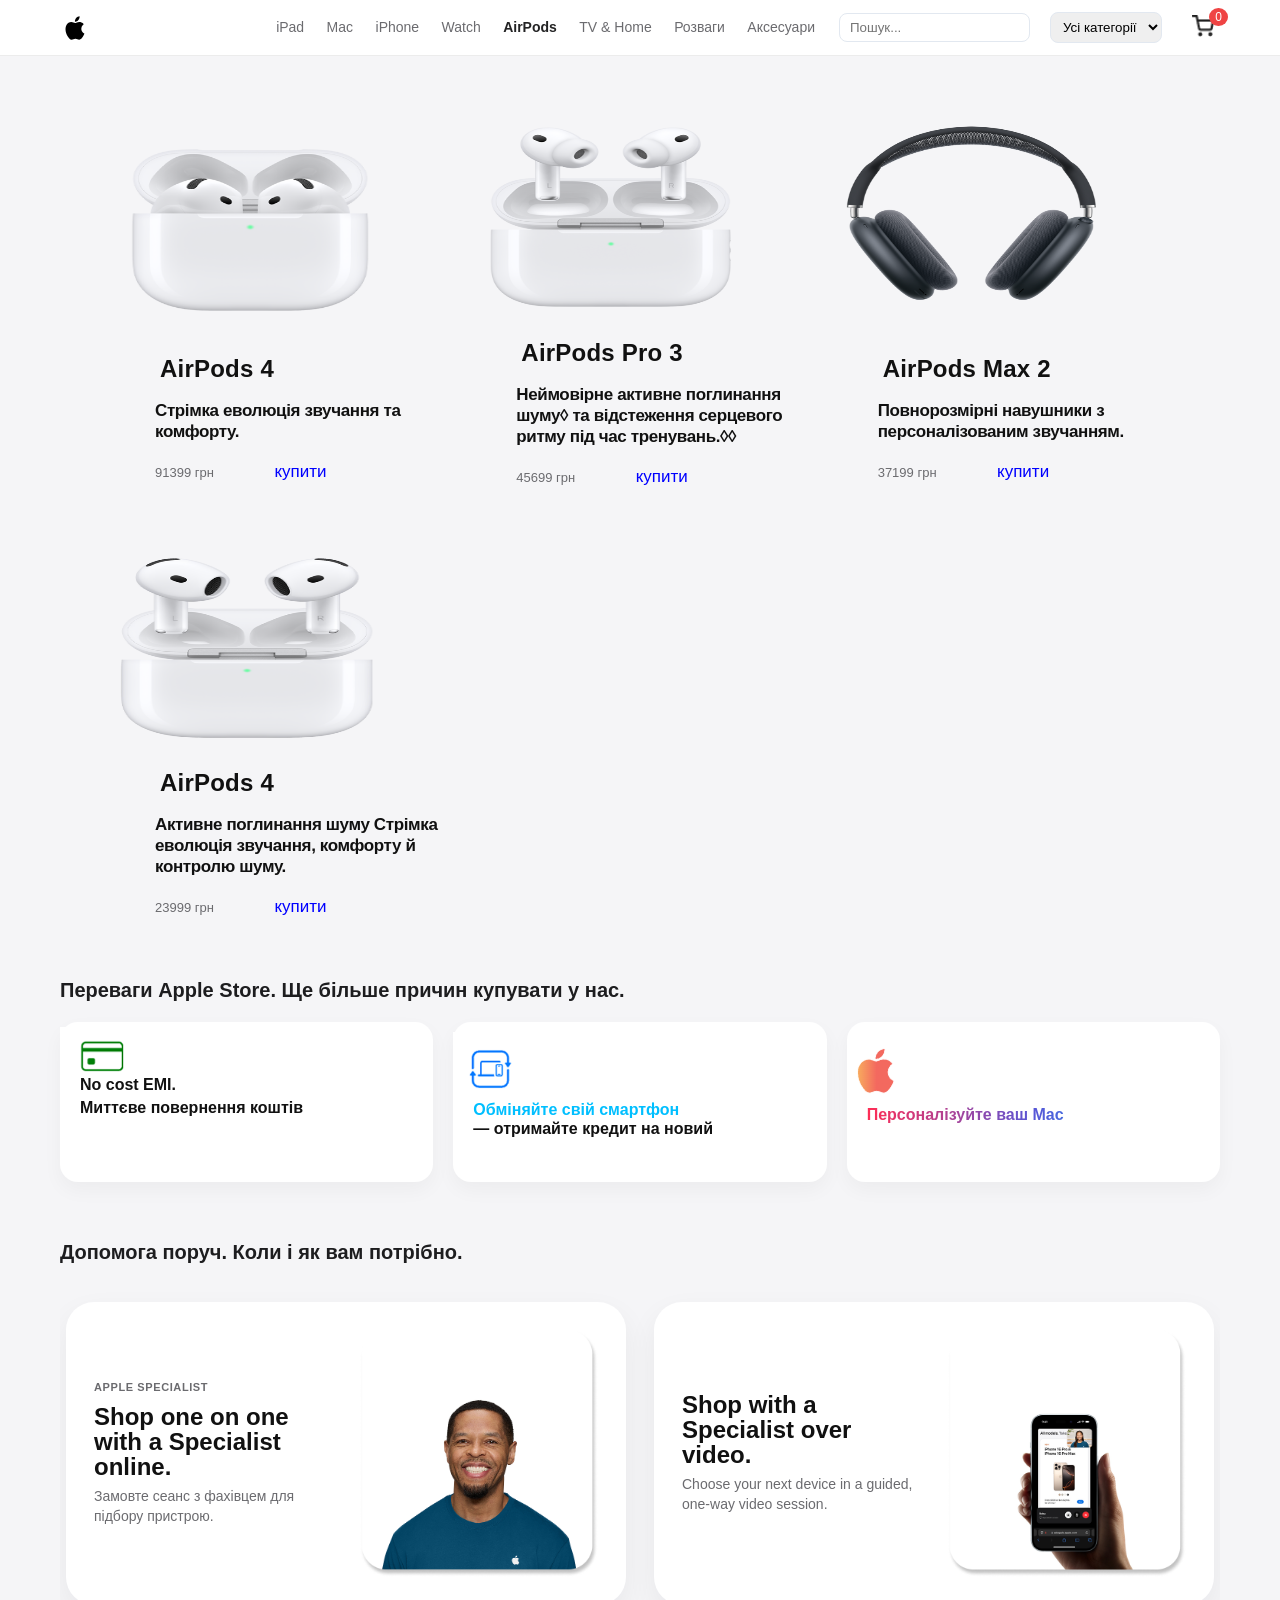
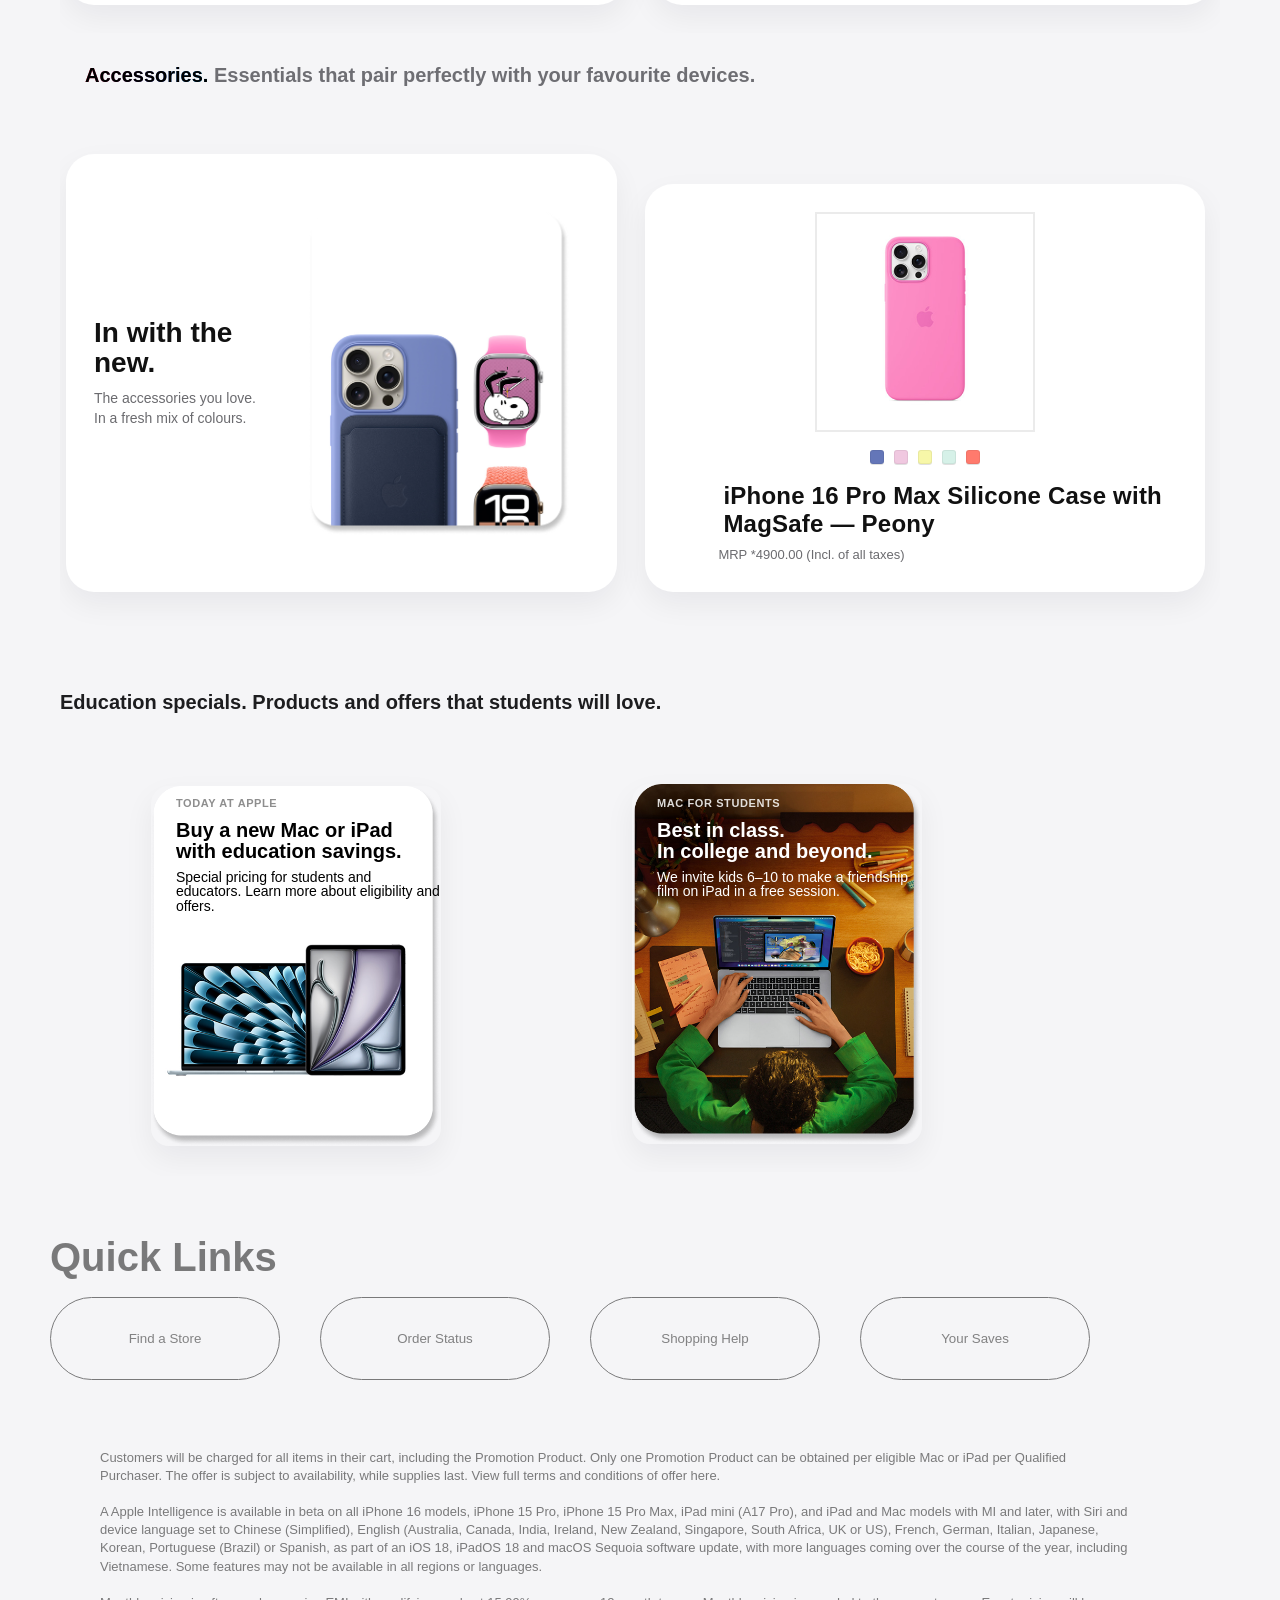
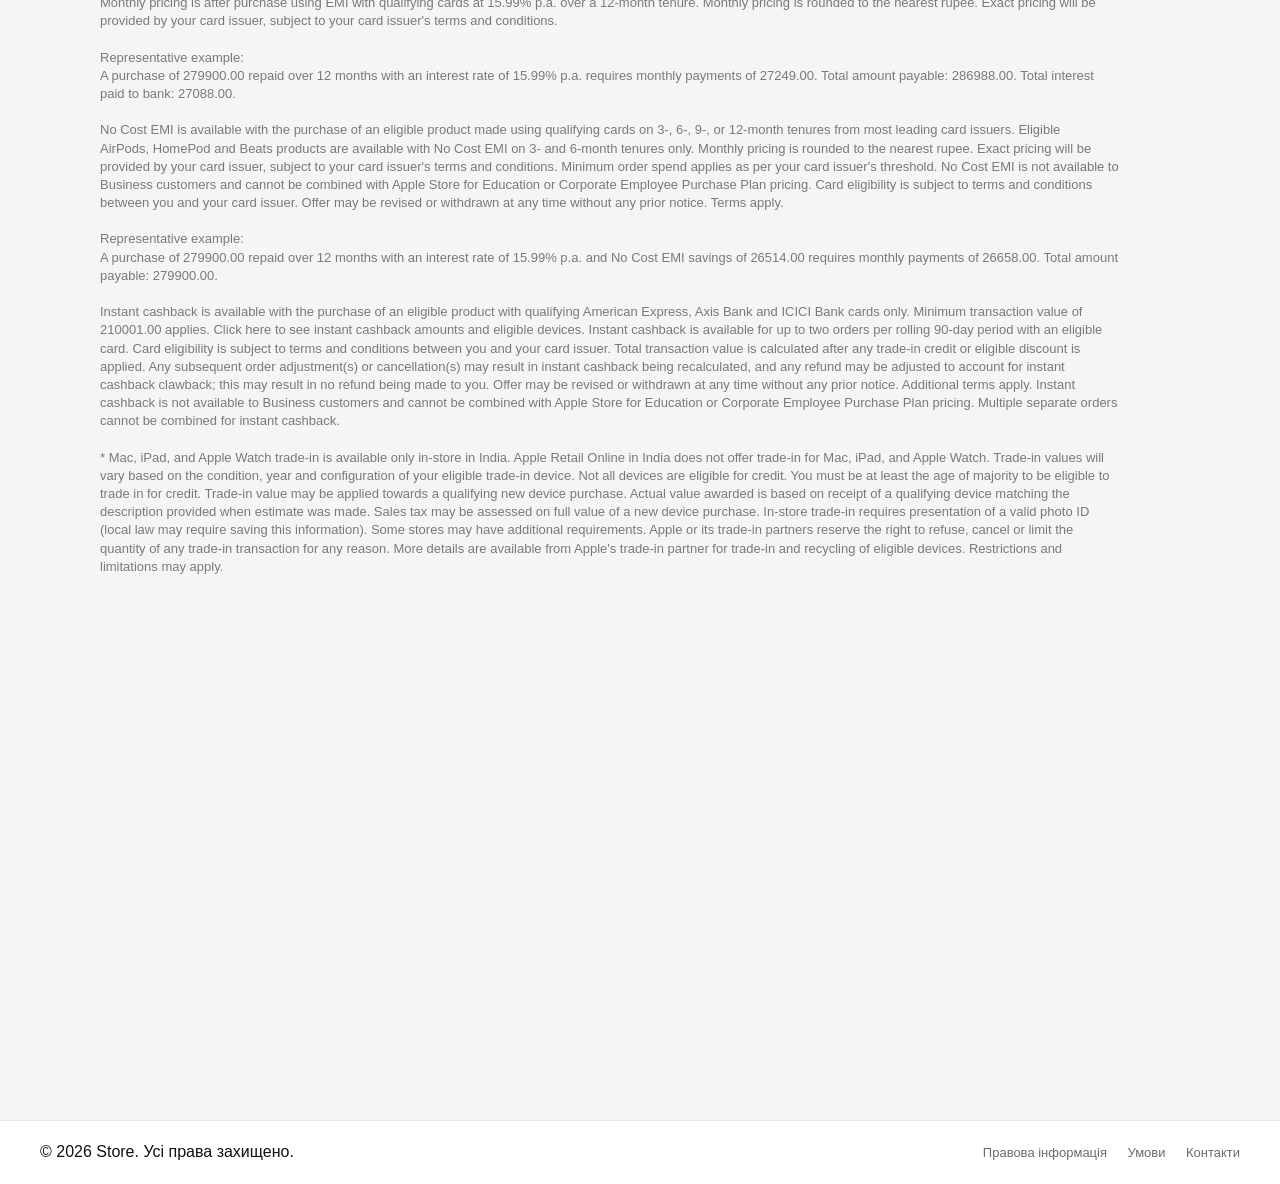
==== airpods.html @ aba1e3a5 "пайдет" ====
<!doctype html>
<html lang="uk">
<head>
  <meta charset="utf-8" />
  <meta name="viewport" content="width=device-width,initial-scale=1" />
  <title>Store</title>
  <link rel="stylesheet" href="style.css" />
</head>
<body>
  <header class="site-header">
    <div class="container header-row" style="display:flex;align-items:center;justify-content:space-between;gap:12px;padding:12px 20px;">
      <!-- Логотип — коректне вкладення -->
      <a class="logo" href="index.html" aria-label="Store home">
        <img src="apple-logo-svgrepo-com.svg" alt="Store logo" style="height:28px;display:block;">
      </a>

      <!-- Навігація + пошук + кошик -->
      <div style="display:flex;align-items:center;gap:12px;">
        <nav class="top-nav" aria-label="Головна навігація">
          <a href="ipad.html">iPad</a>
          <a href="mac.html">Mac</a>
          <a href="iphone.html">iPhone</a>
          <a href="Watch.html"  >Watch</a>
          <a href="#" style="color: #232324; font-weight: bold;" >AirPods</a>
          <a href="#">TV &amp; Home</a>
          <a href="#">Розваги</a>
          <a href="#">Аксесуари</a>
        </nav>

        <!-- Пошук і фільтр (скрипт чекає ці id) -->
        <input id="search-input" type="search" placeholder="Пошук..." style="margin-left:12px;padding:6px 10px;border-radius:8px;border:1px solid #e2e8f0;">
        <select id="category-filter" style="padding:6px 8px;border-radius:8px;border:1px solid #e2e8f0;margin-left:8px;">
          <option value="all">Усі категорії</option>
          <option value="Mac">Mac</option>
          <option value="iPad">iPad</option>
          <option value="iPhone">iPhone</option>
        </select>

        <!-- Кнопка кошика з лічильником -->
        <button id="cart-btn" aria-haspopup="dialog" aria-expanded="false" style="background:none;border:none;cursor:pointer;position:relative;margin-left:12px;">
          <img src="cart.png" alt="cart" style="height:22px;">
          <span id="cart-count" style="position:absolute;top:-6px;right:-8px;background:#ef4444;color:#fff;border-radius:50%;padding:2px 6px;font-size:12px;">0</span>
        </button>
      </div>
    </div>
  </header>

  <main>
    <!-- 1) Товари — ПЕРШІ: контейнер, в який рендерить JS -->
    <section class="container" style="max-width:1100px;margin:28px auto;padding:0 20px;">
      <div id="products-grid" class="products-grid" style="display:grid;grid-template-columns:repeat(auto-fill,minmax(260px,1fr));gap:24px;">
        <!-- JS вставляє картки сюди з products.json -->
      </div>
    </section>

    <!-- 2) Далі — ваші секції (Features, Help, Accessories, Education тощо) -->
    <!-- Features -->
    <section class="features container">
      <h2 class="section-title"><span class="bold">Переваги Apple Store.</span> Ще більше причин купувати у нас.</h2>
      <div class="feature-grid">
        <div class="feature-card">
          <div class="feature-kicker"><img src="image 2.png" class="feature-img"> </div>
          <h4>No cost EMI. <br>
            Миттєве повернення коштів</h4>
        </div>
        <div class="feature-card">
          <div class="feature-kicker"><img src="image 3.png" class="feature-img3"> </div>
          <h4 id="text">Обміняйте свій смартфон</h4>
          <h4> — отримайте кредит на новий </h4>
        </div>
        <div class="feature-card">
          <div class="feature-kicker"><img src="image 4.png"></div>
          <h4 class="rgb" id="macbook">Персоналізуйте ваш Mac</h4>
        </div>
      </div>
    </section>

    <!-- Help / info carousel -->
    <section class="help container">
      <h2 class="section-title"><span class="bold">Допомога поруч.</span> Коли і як вам потрібно.</h2>
      <div class="help-carousel" aria-label="Карусель допомоги">
        <article class="help-card">
          <div class="help-content">
            <div class="help-text">
              <div class="kicker">APPLE SPECIALIST</div>
              <h3 class="help-title">Shop one on one with a Specialist online.</h3>
              <p class="help-desc">Замовте сеанс з фахівцем для підбору пристрою.</p>
            </div>
            <div class="help-media">
              <img src="store-card-50-specialist-help-202506 1.png" alt="Персональна консультація онлайн" />
            </div>
          </div>
        </article>

        <article class="help-card">
          <div class="help-content">
            <div class="help-text">
              <h3 class="help-title">Shop with a Specialist over video.</h3>
              <p class="help-desc">Choose your next device in a guided, one‑way video session.</p>
            </div>
            <div class="help-media">
              <img src="store-card-50-specialist-video-202409 1.png" alt="Відеосесія з фахівцем" />
            </div>
          </div>
        </article>
      </div>
    </section>

    <!-- Accessories -->
    <div class="accessories-essentials-that-pair-perfectly-with-your-favourite-devices">
      <span>
        <span class="accessories-essentials-that-pair-perfectly-with-your-favourite-devices-span rgb">
          Accessories.
        </span>
        <span class="accessories-essentials-that-pair-perfectly-with-your-favourite-devices-span2">
          Essentials that pair perfectly with your favourite devices.
        </span>
      </span>
    </div>

    <section class="accessories container" aria-label="Карусель аксессуаров">
      <div class="accessories-carousel">
        <article class="accessories-card accessories-hero">
          <div class="accessories-inner">
            <div class="accessories-text">
              <h3 class="accessories-title">In with the new.</h3>
              <p class="accessories-sub">The accessories you love.<br>In a fresh mix of colours.</p>
            </div>
            <div class="accessories-images">
              <img class="acc-main" src="store-card-40-accessories-story-202503 1.png" alt="Accessories main" />
            </div>
          </div>
        </article>

        <article class="accessories-card product-card">
          <div class="product-media">
            <div class="product-frame">
              <img src="MDGW4 1.png" alt="iPhone case — Peony" />
            </div>

            <ul class="color-swatches" aria-hidden="true">
              <li class="swatch" style="background:#6476b8"></li>
              <li class="swatch" style="background:#f0c8e0"></li>
              <li class="swatch" style="background:#f7f7a8"></li>
              <li class="swatch" style="background:#d6f1e8"></li>
              <li class="swatch" style="background:#ff7a6d"></li>
            </ul>

            <div class="product-info">
              <h4 class="product-title">iPhone 16 Pro Max Silicone Case with MagSafe — Peony</h4>
              <p class="product-price">MRP *4900.00 (Incl. of all taxes)</p>
            </div>
          </div>
        </article>
      </div>
    </section>

    <!-- Education -->
    <section class="education container" aria-label="Education specials">
      <h2 class="section-title"><span class="bold">Education specials.</span> Products and offers that students will love.</h2>
      <div class="education-carousel" aria-label="Карусель education">
        <article class="education-card image-card">
          <div class="image-card-media">
            <img src="store-card-40-bts-edu-macbook-air-ipad-air-202503 1.png" alt="Mac and iPad for education" />
            <div class="image-card-overlay">
              <div class="kicker" style="color:rgb(142, 142, 142)">TODAY AT APPLE</div>
              <h3 class="edu-titleoverlay-title" style="color:rgb(0, 0, 0)">Buy a new Mac or iPad<br>with education savings.</h3>
              <p class="edu-descoverlay-desc" style="color:rgb(0, 0, 0)" >Special pricing for students and educators. Learn more about eligibility and offers.</p>
            </div>
          </div>
        </article>

        <article class="education-card image-card">
          <div class="imedu-descoverlay-descge-card-media">
            <img src="store-card-40-education-202505_GEO_IN 1.png" alt="Student using Mac" />
            <div class="image-card-overlay">
              <div class="kicker">MAC FOR STUDENTS</div>
              <h3 class="edu-titleoverlay-title" style="color:#ffffff;">Best in class.<br>In college and beyond.</h3>
              <p class="edu-descoverlay-desc">We invite kids 6–10 to make a friendship film on iPad in a free session.</p>
            </div>
          </div>
        </article>
      </div>
    </section>

    <div class="quick-links">Quick Links</div>

    <div class="buttons-row">
      <button class="button-1"><div class="find-a-store">Find a Store</div></button>
      <button class="button-2"><div class="order-status">Order Status</div></button>
      <button class="button-5"><div class="shopping-help">Shopping Help</div></button>
      <button class="button-4"><div class="your-saves">Your Saves</div></button>
    </div>

    <div class="manytext">
      <!-- Ваш довгий текст залишив без змін -->
        <br />
      Customers will be charged for all items in their cart, including the Promotion
      Product. Only one Promotion Product can be obtained per eligible Mac or iPad
      per Qualified
      <br />
      Purchaser. The offer is subject to availability, while supplies last. View
      full terms and conditions of offer here.
      <br />
      <br />
      A Apple Intelligence is available in beta on all iPhone 16 models, iPhone 15
      Pro, iPhone 15 Pro Max, iPad mini (A17 Pro), and iPad and Mac models with MI
      and later, with Siri and
      <br />
      device language set to Chinese (Simplified), English (Australia, Canada,
      India, Ireland, New Zealand, Singapore, South Africa, UK or US), French,
      German, Italian, Japanese,
      <br />
      Korean, Portuguese (Brazil) or Spanish, as part of an iOS 18, iPadOS 18 and
      macOS Sequoia software update, with more languages coming over the course of
      the year, including
      <br />
      Vietnamese. Some features may not be available in all regions or languages.
      <br />
      <br />
      Monthly pricing is after purchase using EMI with qualifying cards at 15.99%
      p.a. over a 12-month tenure. Monthly pricing is rounded to the nearest rupee.
      Exact pricing will be
      <br />
      provided by your card issuer, subject to your card issuer&#039;s terms and
      conditions.
      <br />
      <br />
      Representative example:
      <br />
      A purchase of 279900.00 repaid over 12 months with an interest rate of 15.99%
      p.a. requires monthly payments of 27249.00. Total amount payable: 286988.00.
      Total interest
      <br />
      paid to bank: 27088.00.
      <br />
      <br />
      No Cost EMI is available with the purchase of an eligible product made using
      qualifying cards on 3-, 6-, 9-, or 12-month tenures from most leading card
      issuers. Eligible
      <br />
      AirPods, HomePod and Beats products are available with No Cost EMI on 3- and
      6-month tenures only. Monthly pricing is rounded to the nearest rupee. Exact
      pricing will be
      <br />
      provided by your card issuer, subject to your card issuer&#039;s terms and
      conditions. Minimum order spend applies as per your card issuer&#039;s
      threshold. No Cost EMI is not available to
      <br />
      Business customers and cannot be combined with Apple Store for Education or
      Corporate Employee Purchase Plan pricing. Card eligibility is subject to terms
      and conditions
      <br />
      between you and your card issuer. Offer may be revised or withdrawn at any
      time without any prior notice. Terms apply.
      <br />
      <br />
      Representative example:
      <br />
      A purchase of 279900.00 repaid over 12 months with an interest rate of 15.99%
      p.a. and No Cost EMI savings of 26514.00 requires monthly payments of
      26658.00. Total amount
      <br />
      payable: 279900.00.
      <br />
      <br />
      Instant cashback is available with the purchase of an eligible product with
      qualifying American Express, Axis Bank and ICICI Bank cards only. Minimum
      transaction value of
      <br />
      210001.00 applies. Click here to see instant cashback amounts and eligible
      devices. Instant cashback is available for up to two orders per rolling 90-day
      period with an eligible
      <br />
      card. Card eligibility is subject to terms and conditions between you and your
      card issuer. Total transaction value is calculated after any trade-in credit
      or eligible discount is
      <br />
      applied. Any subsequent order adjustment(s) or cancellation(s) may result in
      instant cashback being recalculated, and any refund may be adjusted to account
      for instant
      <br />
      cashback clawback; this may result in no refund being made to you. Offer may
      be revised or withdrawn at any time without any prior notice. Additional terms
      apply. Instant
      <br />
      cashback is not available to Business customers and cannot be combined with
      Apple Store for Education or Corporate Employee Purchase Plan pricing.
      Multiple separate orders
      <br />
      cannot be combined for instant cashback.
      <br />
      <br />
      * Mac, iPad, and Apple Watch trade-in is available only in-store in India.
      Apple Retail Online in India does not offer trade-in for Mac, iPad, and Apple
      Watch. Trade-in values will
      <br />
      vary based on the condition, year and configuration of your eligible trade-in
      device. Not all devices are eligible for credit. You must be at least the age
      of majority to be eligible to
      <br />
      trade in for credit. Trade-in value may be applied towards a qualifying new
      device purchase. Actual value awarded is based on receipt of a qualifying
      device matching the
      <br />
      description provided when estimate was made. Sales tax may be assessed on full
      value of a new device purchase. In-store trade-in requires presentation of a
      valid photo ID
      <br />
      (local law may require saving this information). Some stores may have
      additional requirements. Apple or its trade-in partners reserve the right to
      refuse, cancel or limit the
      <br />
      quantity of any trade-in transaction for any reason. More details are
      available from Apple&#039;s trade-in partner for trade-in and recycling of
      eligible devices. Restrictions and
      <br />
      limitations may apply.
    </div>
  </main>

  <footer class="site-footer">
    <div class="container footer-inner">
      <div>© 2026 Store. Усі права захищено.</div>
      <nav class="footer-links" aria-label="Footer links">
        <a href="#">Правова інформація</a>
        <a href="#">Умови</a>
        <a href="#">Контакти</a>
      </nav>
    </div>
  </footer>

  <!-- TOAST контейнер (потрібен для showToast) -->
  <div id="toast-container" class="toast-container" aria-live="polite" aria-atomic="true"></div>

  <!-- МОДАЛ: кошик (скрипт використовує ці id) -->
  <div id="cart-modal" class="overlay hidden" role="dialog" aria-modal="true" style="display:none;position:fixed;inset:0;justify-content:center;align-items:flex-start;padding-top:60px;">
    <div class="modal-content" style="width:90%;max-width:760px;background:#fff;border-radius:12px;padding:18px;box-shadow:0 10px 30px rgba(0,0,0,0.12);">
      <div class="modal-header" style="display:flex;justify-content:space-between;align-items:center;">
        <h2 id="cart-title">Ваш кошик</h2>
        <button id="close-modal-btn" class="close-btn" aria-label="Закрити">
    <svg height="16" width="16" xmlns="http://www.w3.org/2000/svg" version="1.1" viewBox="0 0 1024 1024"><path d="M874.690416 495.52477c0 11.2973-9.168824 20.466124-20.466124 20.466124l-604.773963 0 188.083679 188.083679c7.992021 7.992021 7.992021 20.947078 0 28.939099-4.001127 3.990894-9.240455 5.996574-14.46955 5.996574-5.239328 0-10.478655-1.995447-14.479783-5.996574l-223.00912-223.00912c-3.837398-3.837398-5.996574-9.046027-5.996574-14.46955 0-5.433756 2.159176-10.632151 5.996574-14.46955l223.019353-223.029586c7.992021-7.992021 20.957311-7.992021 28.949332 0 7.992021 8.002254 7.992021 20.957311 0 28.949332l-188.073446 188.073446 604.753497 0C865.521592 475.058646 874.690416 484.217237 874.690416 495.52477z"></path></svg> <span>назад</span></button> 
      </div>

      <div class="modal-body" style="padding-top:12px;">
        <div id="cart-items"></div>

        <div class="cart-summary" style="display:flex;justify-content:space-between;align-items:center;margin-top:16px;padding-top:12px;border-top:1px dashed #e2e8f0;">
          <div>Всього:</div>
          <div id="total-price">0 грн</div>
        </div>

        <div style="margin-top:14px;display:flex;gap:10px;justify-content:flex-end;">
          <button id="clear-cart-btn" class="btn btn-danger-outline" style=" font-weight: bold;">Очистити</button>
          <button id="checkout-btn" class="btn btn-success" style=" font-weight: bold;">Оформити</button>
        </div>

        <form id="checkout-form" class="checkout-form hidden" style="margin-top:12px;display:none;">
          <div class="form-group">
            <label for="user-name">Ім'я</label>
            <input id="user-name" name="user-name" required>
          </div>
          <div class="form-group">
            <label for="user-phone">Телефон</label>
            <input id="user-phone" name="user-phone" required>
          </div>
          <div class="form-group">
            <label for="user-city">Місто</label>
            <input id="user-city" name="user-city" required>
          </div>
          <div style="display:flex;gap:8px;margin-top:8px;">
            <button type="submit" class="btn btn-primary full-width">Підтвердити замовлення</button>
            <button type="button" id="cancel-checkout" class="btn btn-danger-outline">Скасувати</button>
          </div>
        </form>
      </div>
    </div>
  </div>

  <!-- Підключіть ваш JS в кінці body. Я рекомендую винести ваш скрипт у script.js і підключити його так: -->

</body>
</html>
<script src="airpods.js"></script>
---- style.css ----
/* БАЗОВІ СТИЛІ */
:root {
  --bg: #f5f5f7;
  --card-bg: #fff;
  --muted: #6b6b6f;
  --accent: #111;
  --radius: 20px;
  --gap: 18px;
}

* {
  box-sizing: border-box
}

html,
body {
  height: auto
}

body {
  margin: 0;
  font-family: -apple-system, "SF Pro Text", "Segoe UI", Roboto, "Helvetica Neue", Arial;
  background: var(--bg);
  color: var(--accent);
  -webkit-font-smoothing: antialiased;
  -moz-osx-font-smoothing: grayscale;
  line-height: 1.4;
}

/* Контейнер */
.container {
  width: 100%;
  max-width: 1200px;
  margin: 0 auto;
  padding: 28px 20px;
}

/* Header */
.site-header {
  background: #fff;
  border-bottom: 1px solid #ececec;
  position: sticky;
  top: 0;
  z-index: 50;
}

.header-row {
  display: flex;
  align-items: center;
  justify-content: space-between
}

.logo-h {
  display: flex;
  align-items: center;
  gap: 8px;         
}

.logo {
  font-size: 8px;
  font-weight: 400;
  line-height: 1;
  margin: 0;
  padding: 0;
}

.logo img {
  width: 30px;   /* подбери нужный размер */
  height: auto;
}

.top-nav a {
  margin-left: 18px;
  color: var(--muted);
  text-decoration: none;
  font-size: 14px;
}

/* HERO */
.hero {
  display: flex;
  gap: 32px;
  align-items: center;
  padding-top: 24px;
  padding-bottom: 20px
}

.hero-left {
  flex: 1;
  min-width: 260px
}

.hero-right {
  flex: 1;
  display: flex;
  justify-content: center
}

.hero-right img {
  width: 100%;
  max-width: 560px;
  height: auto;
  display: block;
  border-radius: 14px;
  object-fit: cover
}

.hero-title {
  font-size: 36px;
  margin: 0 0 8px;
  font-weight: 700;
  color: #111
}

.hero-desc {
  color: var(--muted);
  margin: 0
}

/* RGB градієнт для частини заголовку */
.rgb {
  background: linear-gradient(90deg, #ff2d55, #5856d6, #00c2ff);
  -webkit-background-clip: text;
  background-clip: text;
  color: transparent;
}

/* Product strip (горизонтальна лента) */
.product-strip {
  padding-top: 8px;
  padding-bottom: 8px;
  margin-top: 6px;
  margin-bottom: 22px
}

.strip-scroll {
  display: flex;
  gap: 20px;
  overflow-x: auto;
  padding: 10px 4px;
  -webkit-overflow-scrolling: touch;
}

.strip-scroll::-webkit-scrollbar {
  height: 8px
}

.strip-scroll::-webkit-scrollbar-thumb {
  background: rgba(0, 0, 0, 0.12);
  border-radius: 8px
}

.product-item {
  display: flex;
  flex-direction: column;
  align-items: center;
  min-width: 88px;
  flex: 0 0 auto;
  text-align: center;
}

.product-item img {
  width: 64px;
  height: 64px;
  object-fit: contain;
  display: block
}

.product-item span {
  margin-top: 8px;
  font-size: 13px;
  color: var(--muted)
}

/* Секція новинок — горизонтальна карусель */
.section-title {
  font-size: 20px;
  margin: 0 0 18px;
  color: #1d1d1f
}

.section-title .bold {
  font-weight: 800
}

/* Карусель карток */
.cards-carousel {
  display: flex;
  gap: 24px;
  overflow-x: auto;
  padding-bottom: 12px;
  -webkit-overflow-scrolling: touch;
}

.cards-carousel::-webkit-scrollbar {
  height: 10px
}

.cards-carousel::-webkit-scrollbar-thumb {
  background: rgba(0, 0, 0, 0.08);
  border-radius: 10px
}

/* Карточка */
/* Карточка */
.card {
  width: 300px;
  /* убрал жёсткую высоту — пусть карточки подстраиваются */
  min-width: 260px;
  min-height: 220px;
  border-radius: 22px;
  background: var(--card-bg);
  box-shadow: 0 8px 28px rgba(20, 20, 28, 0.06);
  overflow: hidden;
  position: relative;
  display: flex;
  align-items: stretch;
}

/* ===== Accessories carousel ===== */
.accessories-carousel {
  display: flex;
  gap: 28px;
  overflow-x: auto;
  padding: 22px 6px 40px;
  -webkit-overflow-scrolling: touch;
}

.accessories-carousel::-webkit-scrollbar { height: 10px; }
.accessories-carousel::-webkit-scrollbar-thumb { background: rgba(0,0,0,0.06); border-radius: 10px; }

/* Общие карточки */
.accessories-card {
  flex: 0 0 auto;
  min-width: 520px;
  max-width: 560px;
  background: var(--card-bg);
  border-radius: 28px;
  box-shadow: 0 12px 30px rgba(20,20,28,0.06);
  padding: 28px;
  display: flex;
  align-items: stretch;
}

/* Секция 1 (герой) */
.accessories-hero .accessories-inner {
  display: flex;
  width: 100%;
  gap: 28px;
  align-items: center;
}

.accessories-text {
  flex: 1 1 40%;
}
.accessories-title {
  margin: 0 0 12px;
  font-size: 28px;
  font-weight: 800;
  color: #111;
  line-height: 1.05;
}
.accessories-sub {
  margin: 0;
  color: var(--muted);
  font-size: 14px;
}

/* Блок с изображениями: большая картинка + вертикальный стэк */
.accessories-images {
  flex: 1 1 60%;
  display: flex;
  align-items: center;
  gap: 18px;
}
.acc-main {
  max-width: 260px;
  width: 100%;
  height: auto;
  object-fit: contain;
  display: block;
  border-radius: 10px;
}
.acc-stack {
  display: flex;
  flex-direction: column;
  gap: 12px;
}
.acc-stack img {
  width: 72px;
  height: 72px;
  object-fit: contain;
  border-radius: 10px;
  background: #fff;
  box-shadow: 0 6px 16px rgba(0,0,0,0.06);
}

/* Секция 2 (товарное превью) */
.product-card .product-media {
  width: 100%;
  display: flex;
  flex-direction: column;
  gap: 18px;
  align-items: center;
}
.product-frame {
  width: 220px;
  height: 220px;
  border: 2px solid rgba(0,0,0,0.08);
  display: flex;
  align-items: center;
  justify-content: center;
  background: #fff;
  padding: 18px;
}
.product-frame img {
  max-width: 100%;
  max-height: 100%;
  object-fit: contain;
  display: block;
}

/* Цветовые переключатели */
.color-swatches {
  display: flex;
  gap: 10px;
  list-style: none;
  padding: 0;
  margin: 0;
}
.color-swatches .swatch {
  width: 14px;
  height: 14px;
  border-radius: 3px;
  box-shadow: 0 1px 0 rgba(0,0,0,0.12);
  border: 1px solid rgba(0,0,0,0.06);
}

/* Инфо о продукте */
.product-info {
  text-align: left;
  width: 100%;
}
.product-title {
  margin: 0 0 8px;
  font-size: 16px;
  font-weight: 700;
  color: #111;
}
.product-price {
  margin: 0;
  font-size: 13px;
  color: var(--muted);
}

/* Responsive */
@media (max-width: 980px) {
  .accessories-card { min-width: 86vw; padding: 22px; }
  .accessories-inner { flex-direction: column; text-align: center; }
  .accessories-text, .accessories-images { width: 100%; }
  .acc-main { max-width: 60vw; }
  .product-frame { width: 62vw; height: 62vw; }
  .color-swatches { justify-content: center; }
}

/* media-обёртка — центрируем изображение по вертикали и горизонтали */
.card-media {
  width: 150%;
  height: 100%;
  display: flex;
  align-items: center;   /* вертикальное центрирование */
  justify-content: center; /* горизонтальное центрирование */
 /* цвет подложки, если изображение не заполняет весь блок */
}

/* изображение — не обрезаем, а подгоняем внутрь контейнера */
.card-media img {
  max-width: 100%;
  max-height: 100%;
  width: auto;
  height: auto;
  object-fit: cover;     /* показываем всю картинку, не обрезая */
  object-position: center;
  display: block;
}

/* Overlay текст поверх фото — градієнт + розмиття; позиция внизу карточки */
.card-overlay {
  position: absolute;
  left: 18px;
  right: 18px;
  top: 18px; /* перенёс внизу, если нужен сверху — поставь top: 18px; */
  z-index: 3;
  color: #fff;
  padding: 12px 14px;
  border-radius: 12px;
}

.card-title {
  margin: 0 0 6px;
  font-size: 13px;
  font-weight: 800
}

.manytext {
  color: #000000;
  text-align: left;
  font-family: "IstokWeb-Regular", sans-serif;
  font-size: 13px;
  font-weight: 400;
  opacity: 0.5;
  position: relative;
  margin-left: 100px;
  height: 1254px;
}

/* ===== Education carousel (copy of accessories look) ===== */
.education-carousel {
  display: flex;
  gap: 20px;
  overflow-x: auto;
  padding: 22px 6px 40px;
  -webkit-overflow-scrolling: touch;
  scroll-snap-type: x mandatory; /* опционально: прилипание к слайдам */
}
.education-carousel::-webkit-scrollbar { height: 10px; }
.education-carousel::-webkit-scrollbar-thumb { background: rgba(0,0,0,0.06); border-radius: 10px; }

.education-card {
  flex: 0 0 auto;
  min-width: 520px;
  max-width: 560px;
  background: var(--card-bg);
  border-radius: 28px;
  box-shadow: 0 12px 30px rgba(20,20,28,0.06);
  overflow: hidden;
  position: relative;
  scroll-snap-align: start; /* опционально: прилипание */
}

/* Внутреннее содержимое для hero-card */
.hero-card .education-inner {
  display: flex;
  gap: 28px;
  align-items: center;
  padding: 28px;
}
.edu-text {
  flex: 1 1 46%;
}
.edu-title {
  margin: 0 0 8px;
  font-size: 28px;
  font-weight: 800;
  color: #111;
  line-height: 1.05;
}
.edu-desc {
  margin: 0;
  color: var(--muted);
  font-size: 14px;
}
.edu-media {
  flex: 1 1 54%;
  display:flex;
  align-items:center;
  justify-content:center;
}
.edu-media img {
  max-width: 260px;
  width: 100%;
  height: auto;
  object-fit: contain;
  display:block;
  border-radius: 8px;
}

/* image-card — картинка заполняет большую часть, текст поверх в overlay */

/* Image fills card (cover) so overlay sits on top of photo */
.image-card .image-card-media {
  position: relative;
  width: 100%;
  height: 100%;
  display: block;
  overflow: hidden; /* обрезаем всё, что выходит за пределы карточки */
}

/* Фотография занимает весь контейнер карточки — текст будет поверх неё */
.image-card .image-card-media img {
  position: absolute;
  inset: 0;
  width: 100%;
  height: 100%;
  object-fit: cover;
  object-position: center;
  display: block;
  border-radius: 18px; /* внутренняя скругл. — подправь при необходимости */
  box-shadow: none;    /* чтобы не было "выпадающей" белой тени вокруг фото */
}

/* Overlay — без фона, текст поверх фото (с тенью для читаемости) */
.image-card .image-card-overlay {
  position: absolute;
  left: 28px;
  top: 28px;
  z-index: 5;
  color: #ffffff;
  background: transparent;    /* УБРАЛ фон */
  padding: 0;                 /* убрал внутренний фон/паддинг, контролируй через отступы заголовков */
  max-width: 50%;
  text-shadow: 0 6px 18px rgba(0,0,0,0.45); /* помогает читаемости на светлых участках */
  pointer-events: none; /* текст не блокирует клики по карточке, если это нужно */
}

/* Стили текста внутри overlay */
.image-card .image-card-overlay .kicker {
  display: block;
  color: rgba(255,255,255,0.85);
  font-size: 5px;
  letter-spacing: 0.6px;
  text-transform: uppercase;
  margin-bottom: 8px;
}
.image-card .image-card-overlay .overlay-title,
.image-card .image-card-overlay .edu-title {
  margin: 0 0 8px;
  font-size: 28px;
  font-weight: 800;
  line-height: 1.05;
  color: #fff;
}
.image-card .image-card-overlay .overlay-desc,
.image-card .image-card-overlay .edu-desc {
  margin: 0;
  color: rgba(255,255,255,0.95);
  font-size: 14px;
}

.edu-titleoverlay-title {
  font-size: 15px;
}


/* Мобильная адаптация: overlay шире и читаемее */
@media (max-width: 980px) {
  .image-card .image-card-overlay {
    left: 16px;
    top: 16px;
    right: 16px;
    max-width: 86%;
    text-shadow: 0 4px 12px rgba(0,0,0,0.35);
  }
  .image-card .image-card-overlay .overlay-title { font-size: 20px; }
}

.overlay-title {
  font-size: 24px;
  font-weight: 800;
  margin: 8px 0 6px;
}
.overlay-desc {
  color: rgba(255,255,255,0.9);
  margin: 0;
  font-size: 14px;
}

/* Responsive: на узких экранах делаем карточки шире и стек */
@media (max-width: 980px) {
  .education-card { min-width: 86vw; border-radius: 22px; }
  .hero-card .education-inner { flex-direction: column; text-align: center; padding: 22px; }
  .edu-media img { max-width: 60vw; }
  .image-card .image-card-overlay { left: 20px; right: 20px; top: 20px; }
}

/* overlay для карточек с фото (делаем первую карточку как вторую) */
.image-card .image-card-overlay {
  position: absolute;
  left: 28px;
  top: 28px;
  right: 28px;
  z-index: 3;

  padding: 20px;
  max-width: 60%;
  /* лёгкий градиент под текст для контраста */
}

/* Уменьшить фото в карточках Education, центрировать и ограничить высоту */
.education-card {
  /* чуть меньше по высоте, чтобы карточки не занимали полэкрана */
  min-height: 420px;
  max-height: 520px;
}

/* Контейнер медиа — центрируем изображение и добавим внутренний отступ */
.image-card .image-card-media {
  display: flex;
  align-items: center;
  justify-content: center;
  padding: 28px;
  box-sizing: border-box;
}

/* Ограничить размер изображения: не растягивать на всю карточку */
.image-card .image-card-media img {
  width: auto;
  height: auto;
  max-width: 70%;     /* ширина относительно карточки — уменьшай/увеличивай по желанию */
  max-height: 360px;  /* фиксированный максимум высоты */
  object-fit: contain;
  display: block;
  border-radius: 8px;
}

/* Для второй (overlay) картинки, которая покрывает фон, уменьшим масштаб содержимого
   — если фон должен быть видимым, можно ограничить высоту самой карточки */
.image-card.image-card--fullbg .image-card-media img {
  object-fit: cover;
  max-height: 520px;
  width: 100%;
  height: auto;
}

/* Также уменьшим размеры картинки в блоке edu-media (если где-то используется) */
.edu-media img,
.edu-media .acc-main {
  max-width: 260px; /* уже было — можно уменьшить */
  max-height: 260px;
  width: auto;
  height: auto;
  object-fit: contain;
}

/* На мобильных экранах дополнительно ограничим размеры */
@media (max-width: 980px) {
  .education-card { min-height: 340px; }
  .image-card .image-card-media img { max-width: 86%; max-height: 46vh; }
  .edu-media img { max-width: 60vw; max-height: 40vh; }
}

/* Размеры текста по образцу второй карточки */
.image-card .kicker {

  font-size: 11px;
  letter-spacing: 0.6px;
  text-transform: uppercase;
  margin-bottom: 8px;
}
.image-card .overlay-title {
  margin: 0 0 8px;
  font-size: 24px;
  font-weight: 800;
  line-height: 1.05;
}
.image-card .overlay-desc {
  margin: 0;
  font-size: 14px;
}

/* На мобильных уменьшаем overlay ширину и делаем центрирование */
@media (max-width: 980px) {
  .image-card .image-card-overlay {
    max-width: 92%;
    left: 16px;
    right: 16px;
    top: 16px;
    padding: 16px;
    background: linear-gradient(to bottom, rgba(0,0,0,0.35), rgba(0,0,0,0.12));
  }
  .image-card .overlay-title { font-size: 20px; }
}

.card-sub {
  margin: 0;
  font-size: 13px;
  color: rgba(255, 255, 255, 0.9)
}

.kicker {
  font-size: 11px;
  color: #ffd89b;
  font-weight: 700;
  margin-bottom: 6px;
  text-transform: uppercase
}

.[base64] {
  color: #000000;
  text-align: center;
  font-family: "IstokWeb-Regular", sans-serif;
  font-size: 10px;
  font-weight: 400;
  opacity: 0.5;
  position: relative;

}

.quick-links {
  top: -15px;
  color: #000000;
  text-align: left;
  font-family: "AlbertSans-Bold", sans-serif;
  font-size: 40px;
  font-weight: 700;
  opacity: 0.5;
  position: relative;
  width: 249px;
  height: 43px;
  margin-left: 50px;
  
}

.buttons-row {
  display: flex;
  flex-direction: row;
  gap: 40px;
  align-items: center;
  flex-wrap: wrap;
  margin-bottom: 50px;
  margin-top: 10px;
  margin-left: 50px;
}

.button-1,
.button-2,
.button-5,
.button-4 {
  cursor: pointer;
  font-family: inherit;
  color: inherit;
}

.button-1 {
  background: #f5f5f7; border-radius: 50px; border-style: solid; border-color: #000000; border-width: 1px; opacity: 0.5; padding: 19px 35px 19px 35px; display: flex; flex-direction: row; gap: 10px; align-items: center; justify-content: center; width: 230px; height: 83px; position: relative;
  
}

.button-2 {
  background: #f5f5f7; border-radius: 50px; border-style: solid; border-color: #000000; border-width: 1px; opacity: 0.5; padding: 19px 35px 19px 35px; display: flex; flex-direction: row; gap: 10px; align-items: center; justify-content: center; width: 230px; height: 83px; position: relative;
  
}

.button-5 {
  background: #f5f5f7; border-radius: 50px; border-style: solid; border-color: #000000; border-width: 1px; opacity: 0.5; padding: 19px 35px 19px 35px; display: flex; flex-direction: row; gap: 10px; align-items: center; justify-content: center; width: 230px; height: 83px; position: relative;
}

.button-4 {
  background: #f5f5f7; border-radius: 50px; border-style: solid; border-color: #000000; border-width: 1px; opacity: 0.5; padding: 19px 35px 19px 35px; display: flex; flex-direction: row; gap: 10px; align-items: center; justify-content: center; width: 230px; height: 83px; position: relative;
}

/* Help grid */
.help-grid {
  display: grid;
  grid-template-columns: repeat(3, 1fr);
  gap: 20px;
  margin-top: 12px
}

.help-card {
  width: 100%;
  height: 100%;
  display: flex;
  align-items: center;   /* вертикальное центрирование */
  justify-content: center; /* горизонтальное центрирование */
}

.help-card img {
  max-width: 400px;   /* ширина фото */
  max-height: 400px;  /* высота фото */
  object-fit: contain; /* чтобы не искажалось */
}


/* Features */
.feature-grid {
  display: grid;
  grid-template-columns: repeat(3, 1fr);
  gap: 20px;
  margin-top: 12px
}

.feature-card {
  background: var(--card-bg);
  border-radius: 18px;
  padding: 20px;
  box-shadow: 0 8px 20px rgba(20, 20, 28, 0.04)
}

.feature-kicker {
  font-size: 12px;
  color: #0a84ff;
  font-weight: 700;
  width: 16px;
  height: 16px;
  margin-bottom: -5px;
  margin-left: -20px;
}

#text {
  color: #00BFFF;
  position: relative;
  top: 25px;
}

#macbook {
  position: relative;
  top: 30px;
}

.feature-img3 {
  margin-top: -10px;
  width: 75px !important;
}

.feature-img {
  margin-top:-15px ;
  width: 100px ;
}

/* Footer */
.site-footer {
  margin-top: 36px;
  background: #fff;
  border-top: 1px solid #e9e9eb
}

.footer-inner {
  display: flex;
  justify-content: space-between;
  align-items: center;
  padding: 20px 0
}

/* ===== Help carousel styles (insert after .cards-carousel) ===== */
.help-carousel {
  display: flex;
  gap: 28px;
  overflow-x: auto;
  padding: 18px 6px 28px;
  -webkit-overflow-scrolling: touch;
}

.help-carousel::-webkit-scrollbar {
  height: 10px;
}
.help-carousel::-webkit-scrollbar-thumb {
  background: rgba(0,0,0,0.08);
  border-radius: 10px;
}

/* Карточки помощи (внешний вид как в примере) */
.help-card {
  flex: 0 0 auto;
  min-width: 520px;         /* ширина слайда на десктопе */
  max-width: 560px;
  background: var(--card-bg);
  border-radius: 28px;
  box-shadow: 0 12px 30px rgba(20,20,28,0.06);
  padding: 28px;
  display: flex;
  align-items: center;
}

/* Внутреннее содержимое карточки */
.help-content {
  display: flex;
  gap: 28px;
  width: 100%;
  align-items: center;
}

/* Текстовая колонка */
.help-text {
  flex: 1 1 48%;
  min-width: 220px;
}
.kicker {
  font-size: 11px;
  letter-spacing: 0.6px;
  color: var(--muted);
  text-transform: uppercase;
  margin-bottom: 8px;
}
.help-title {
  margin: 0 0 8px;
  font-size: 24px;
  font-weight: 800;
  color: #111;
  line-height: 1.05;
}
.help-desc {
  margin: 0;
  color: var(--muted);
  font-size: 14px;
}

/* Медиаколонка (изображение) */
.help-media {
  flex: 1 1 48%;
  display: flex;
  align-items: center;
  justify-content: center;
}
.help-media img {
  max-width: 260px;
  width: 100%;
  height: auto;
  display: block;
  object-fit: contain;
}

/* Responsive: на мобильных — одна карточка в ширину и стек */
@media (max-width: 900px) {
  .help-card {
    min-width: 86vw;
    padding: 22px;
  }
  .help-content {
    flex-direction: column;
    gap: 16px;
    text-align: center;
  }
  .help-text { order: 1; }
  .help-media { order: 2; }
  .help-media img { max-width: 60vw; }
}

.accessories-essentials-that-pair-perfectly-with-your-favourite-devices,
.accessories-essentials-that-pair-perfectly-with-your-favourite-devices * {
  box-sizing: border-box;
}
.accessories-essentials-that-pair-perfectly-with-your-favourite-devices {
  text-align: left;
  font-family: "AlbertSans-Bold", sans-serif;
  font-size: 20px;
  font-weight: 700;
  position: relative;
  margin-left: 75px;
  height: 43px;
}
.accessories-essentials-that-pair-perfectly-with-your-favourite-devices-span {
  color: #000000;
  margin-left: 10px;
}
.accessories-essentials-that-pair-perfectly-with-your-favourite-devices-span2 {
  color: #6e6e73;
}

.title-card-text {
    font-weight: bold;
    color: #000000;
    text-align: left;
    font-family: "AlbertSans-Bold", sans-serif;
    font-size: 40px;
    position: relative;
    height: 59px;
}



.footer-links a {
  margin-left: 16px;
  color: var(--muted);
  text-decoration: none;
  font-size: 13px
}

/* Responsive */
@media (max-width: 1100px) {
  .hero {
    flex-direction: column;
    align-items: flex-start
  }

  .cards-carousel {
    gap: 18px
  }

  .card {
    width: 300px
  }
}

@media (max-width: 820px) {
  .cards-carousel {
    gap: 14px
  }

  .product-item img {
    width: 52px;
    height: 52px
  }

  .help-grid {
    grid-template-columns: 1fr
  }

  .feature-grid {
    grid-template-columns: 1fr
  }

  .header-row {
    flex-direction: column;
    align-items: flex-start;
    gap: 12px
  }
}

@media (max-width: 480px) {
  .hero-title {
    font-size: 22px
  }

  .card {
    width: 84vw;
    min-width: 84vw
  }

  .card.large {
    width: 92vw
  }

  .container {
    padding: 18px
  }

  .strip-scroll {
    gap: 12px
  }
}

/* === Размещение текста поверх первых двух карточек в .education-carousel === */

/* гарантируем, что непосредственный внутренний div — позиционированный контейнер */
.education-carousel .education-card:nth-child(1) > div,
.education-carousel .education-card:nth-child(2) > div {
  position: relative; /* overlay будет позиционироваться относительно этого div */
}

/* общий стиль overlay — позиция, ширина и базовая видимость */
.education-carousel .education-card .image-card-overlay {
  position: absolute;
  left: 110px;
  top: 40px;
  z-index: 6;
  max-width: 55%;
  padding: 0;
  pointer-events: none;            /* текст не блокирует клики по карточке */
  display: block;
}

/* Заголовки/параграфы внутри overlay — единый визуальный стиль */
.education-carousel .education-card .image-card-overlay h3,
.education-carousel .education-card .image-card-overlay p {
  margin: 0 0 8px;
  line-height: 1.05;
}

/* размеры шрифтов */
.education-carousel .education-card .image-card-overlay h3 {
  font-size: 20px;
  font-weight: 800;
}
.education-carousel .education-card .image-card-overlay p {
  font-size: 14px;
  color: inherit; /* цвет задается ниже для каждой карточки */
}

/* kicker */
.education-carousel .education-card .image-card-overlay .kicker {
  font-size: 11px;
  letter-spacing: 0.6px;
  text-transform: uppercase;
  margin-bottom: 8px;
}

/* Первая карточка — тёмный текст (она светлая), без тени */
.education-carousel .education-card:nth-child(1) .image-card-overlay {
  color: #111;
  text-shadow: none;
}

/* Вторая карточка — белый текст с тенью для контраста поверх фото */
.education-carousel .education-card:nth-child(2) .image-card-overlay {
  color: #ffffff;
  text-shadow: 0 6px 18px rgba(0,0,0,0.45);
}

/* Адаптация на мобильных: overlay шире и чуть меньше шрифты */
@media (max-width: 980px) {
  .education-carousel .education-card .image-card-overlay {
    left: 16px;
    top: 16px;
    right: 16px;
    max-width: 86%;
  }
  .education-carousel .education-card .image-card-overlay h3 { font-size: 20px; }
}

/* --- Стили для image-card чтобы все карточки были одного размера
   и без белого фона позади них --- */

/* для карточек типа image-card делаем фон прозрачным и убираем внешний белый блок */
.education-card.image-card {
  background: transparent;          /* фон карточки теперь прозрачный */
  box-shadow: none;                 /* если не хотите тени — убрать, иначе настройте */
  min-height: 420px;                /* сохранить высоту как у первой карточки */
  max-height: 520px;
}

/* внутренний контейнер: центрируем картинку как в первой карточке */
.education-card.image-card .image-card-media {
  position: relative;
  padding: 28px;
  box-sizing: border-box;
  display: flex;
  align-items: center;
  justify-content: center;
  background: transparent;
}

/* переопределяем правило, которое ставило image абсолютно на фон;
   делаем изображение «вставленным» в центр карточки и ограничиваем размер */
.education-card.image-card .image-card-media img {
  position: relative !important;   /* переопределяем абсолютное позиционирование */
  inset: auto;
  width: auto;
  height: auto;
  max-width: 70%;
  max-height: 360px;
  object-fit: contain;
  display: block;
  border-radius: 18px;
  box-shadow: 0 12px 30px rgba(20,20,28,0.06); /* если хотите такую же «плавающую» картинку */
}

/* если у вас есть карточки, которые действительно должны быть фон-изображением (fullbg),
   добавьте отдельный класс image-card--fullbg и оставьте для него cover-режим */
.education-card.image-card.image-card--fullbg {
  background: transparent; /* если фон-заливка нужна — оставить прозрачным, картинка сама покроет */
  box-shadow: 0 12px 30px rgba(20,20,28,0.06);
}
.education-card.image-card.image-card--fullbg .image-card-media img {
  position: absolute;
  inset: 0;
  width: 100%;
  height: 100%;
  object-fit: cover;
  border-radius: 18px;
  box-shadow: none;
}

/* === Переопределения только для первых двух карточек в .education-carousel === */
.education-carousel .education-card:nth-child(1),
.education-carousel .education-card:nth-child(2) {
  background: transparent !important;    /* убираем белый фон */
  box-shadow: none !important;           /* убираем тень у белой “рамки” */
  border-radius: 28px;                   /* сохраняем внешнюю скругл. контейнера */
  overflow: visible;                     /* чтобы тень картинки не обрезалась */
}

/* Контейнер (внутренний div) у первых двух карточек — делаем как у первой карточки */
.education-carousel .education-card:nth-child(1) > div,
.education-carousel .education-card:nth-child(2) > div {
  background: transparent !important;
  position: relative;
  display: flex;
  align-items: center;
  justify-content: center;
  padding: 28px;
  box-sizing: border-box;
  overflow: hidden;
  border-radius: 22px; /* внутреннее скругление, под картинку */
}

/* Стили для <img> внутри этих двух карточек — position:relative, contain, одинаковый max-size */
.education-carousel .education-card:nth-child(1) img,
.education-carousel .education-card:nth-child(2) img {
  position: relative !important;   /* отменяем absolute, если он был */
  inset: auto !important;
  width: auto !important;
  height: auto !important;
  margin-right: 20px;
  max-width: 70%;
  max-height: 360px;
  object-fit: contain !important;
  object-position: center !important;
  display: block;
  border-radius: 18px;
  box-shadow: 0 12px 30px rgba(20,20,28,0.06); /* «плавающая» тень у картинки */
}

/* ========== Cleaned Education styles (replace previous education-related CSS) ========== */

/* Carousel layout */
.education-carousel {
  display: flex;
  gap: 1px !important; /* уменьшенное расстояние между карточками */
  overflow-x: auto;
  padding: 22px 6px 40px;
  -webkit-overflow-scrolling: touch;
  scroll-snap-type: x mandatory;
}

/* Scrollbar */
.education-carousel::-webkit-scrollbar { height: 10px; }
.education-carousel::-webkit-scrollbar-thumb { background: rgba(0,0,0,0.06); border-radius: 10px; }

/* Card base */
.education-card {
  flex: 0 0 auto;
  min-width: 520px;
  max-width: 560px;
  border-radius: 28px;
  overflow: visible;         /* чтобы тень картинки не обрезалась */
  position: relative;
  scroll-snap-align: start;
  background: transparent;   /* карточка сама прозрачна — внутри размещаем контент */
}

/* If you want a white framed card (like the left example), add .has-frame to the article:
   <article class="education-card has-frame"> ... </article> */
.education-card.has-frame {
  background: var(--card-bg);
  box-shadow: 0 12px 30px rgba(20,20,28,0.06);
  overflow: hidden;
}

/* Media container inside the card (works even if inner wrapper has a typo because we target > div) */
.education-card > div,
.education-card .image-card-media {
  position: relative;
  display: flex;
  align-items: center;
  justify-content: center;
  gap: 1px;
  padding: 20px;            /* немного меньше внутреннего отступа для плотности */
  box-sizing: border-box;
}

/* Image as content (default: contain, centered, with floating shadow) */
.education-card img {
  position: relative !important;
  width: auto !important;
  height: auto !important;
  max-width: 70%;
  max-height: 360px;
  object-fit: contain !important;
  object-position: center !important;
  display: block;
  border-radius: 18px;
  box-shadow: 0 12px 30px rgba(20,20,28,0.06);
  margin: 0;
}

/* Full-bleed background variant (use class image-card--fullbg on article) */
.education-card.image-card--fullbg {
  background: transparent;
}
.education-card.image-card--fullbg img {
  position: absolute !important;
  inset: 0;
  width: 100% !important;
  height: 100% !important;
  max-width: none !important;
  max-height: none !important;
  object-fit: cover !important;
  border-radius: 28px;
  box-shadow: none;
}

/* Overlay (text) common positioning */
.education-card .image-card-overlay {
  position: absolute;
  left: 28px;
  top: 28px;
  z-index: 6;
  max-width: 55%;
  padding: 0;
  pointer-events: none;
  color: #fff;
  text-shadow: 0 6px 18px rgba(0,0,0,0.45);
}

/* Make overlay text readable & consistent */
.education-card .image-card-overlay h3 {
  margin: 0 0 8px;
  font-size: 28px;
  font-weight: 800;
  line-height: 1.05;
}
.education-card .image-card-overlay p {
  margin: 0;
  font-size: 14px;
  line-height: 1.25;
}
.education-card .image-card-overlay .kicker {
  font-size: 11px;
  letter-spacing: 0.6px;
  text-transform: uppercase;
  margin-bottom: 8px;
  color: rgba(255,255,255,0.85);
}

/* Per-card text color overrides:
   - if card has class .text-dark -> dark text (for framed/white card)
   - else default is white with shadow (for image card)
*/
.education-card.text-dark .image-card-overlay { color: #111; text-shadow: none; }
.education-card.text-light .image-card-overlay { color: #fff; text-shadow: 0 6px 18px rgba(0,0,0,0.45); }

/* Target only first two items (optional tightening of spacing inside) */
.education-carousel .education-card:nth-child(1),
.education-carousel .education-card:nth-child(2) {
  min-width: 480px; /* можно уменьшить ширину карточек на небольших экранах */
}

/* Mobile adjustments */
@media (max-width: 980px) {
  .education-carousel { gap: 16px; padding: 18px 6px 28px; }
  .education-card { min-width: 86vw; border-radius: 22px; }
  .education-card img { max-width: 86%; max-height: 46vh; }
  .education-card .image-card-overlay {
    left: 16px;
    top: 16px;
    right: 16px;
    max-width: 92%;
    text-shadow: 0 4px 12px rgba(0,0,0,0.35);
  }
  .education-card .image-card-overlay h3 { font-size: 20px; }
}



.product-card img {
  border-radius: 15px;
    width: 280px;
    height: 200px;
}

.btn-add {
  margin-left: 50px;
  color: blue;
  line-height: 24px;
  font-size: 17px;
  border: none;      
  outline: none;    
  background: none;

}

.product-price {
  margin-left: 45px;
}
.product-card {
  gap: 25px;
  display: grid;
  margin-top: 30px;
  align-items: center;
}

.product-title {
        margin-left: 50px;
        font-size: 24px;
        line-height: 1.1666666667;
        font-weight: 600;
        letter-spacing: .009em;
        font-family: SF Pro Display, SF Pro Icons, Helvetica Neue, Helvetica, Arial, sans-serif;
}

.product-desc {
    margin-left: 45px;
    font-size: 17px;
    line-height: 1.2353641176;
    font-weight: 600;
    letter-spacing: -.022em;
    font-family: SF Pro Text, SF Pro Icons, Helvetica Neue, Helvetica, Arial, sans-serif;
}

/* МОДАЛЬ: дозволяємо прокрутку внутрішнього контенту */
.overlay {
  position: fixed;
  inset: 0;
  display: none;             /* ми показуємо через inline style в JS */
  justify-content: center;
  align-items: flex-start;
  background: rgba(15,23,42,0.55);
  z-index: 1000;
  padding-top: 60px;
  overflow: auto;            /* важливо — дозволяє прокрутку, якщо модаль висока */
}



.modal-content {
  width: 90%;
  max-width: 760px;
  background: #fff;
  border-radius: 12px;
  padding: 18px;
  box-shadow: 0 10px 30px rgba(0,0,0,0.12);
  max-height: 80vh;          /* обмеження по висоті */
  overflow-y: auto;          /* внутрішня прокрутка */
}

.btn-remove, .btn-qty, .btn-remove {
  width: 36px;
  height: 36px;
  border-radius: 15px;
  background: #f5f5f7;
  border: 1px solid #d2d2d7;
  font-size: 20px;
  font-weight: 400;
  color: #1d1d1f;
  cursor: pointer;
  transition: all .2s ease;
}

.btn-remove, .btn-qty, .btn-remove:active {
  transform: translateY(0);
  background: #e2e2e5;
}

.btn-remove, .btn-qty, .btn-remove:hover {
  background: #e8e8eb;
  border-color: #c7c7cc;
}

#checkout-btn {
  padding: 12px 28px;
  background: #f5f5f7;
  border: 1px solid #d2d2d7;
  border-radius: 30px;
  font-size: 15px; /* увеличенный текст */
  font-weight: 700; /* жирный текст */
  color: #1d1d1f;
  cursor: pointer;
  transition: all 0.25s ease;
}


#clear-cart-btn {
  padding: 12px 28px;
  background: #f5f5f7;
  border: 1px solid #d2d2d7;
  border-radius: 30px;
  font-size: 15px; /* увеличенный текст */
  font-weight: 700; /* жирный текст */
  color: #1d1d1f;
  cursor: pointer;
  transition: all 0.25s ease;
}


/* From Uiverse.io by Jedi-hongbin */ 
#close-modal-btn {
 display: flex;
 height: 3em;
 width: 100px;
 align-items: center;
 justify-content: center;
 background-color: #eeeeee4b;
 border-radius: 3px;
 letter-spacing: 1px;
 transition: all 0.2s linear;
 cursor: pointer;
 border: none;
 background: #fff;
}

#close-modal-btn > svg {
 margin-right: 5px;
 margin-left: 5px;
 font-size: 20px;
 transition: all 0.4s ease-in;
}

#close-modal-btn :hover > svg {
 font-size: 1.2em;
 transform: translateX(-5px);
}

#close-modal-btn:hover {
 box-shadow: 9px 9px 33px #d1d1d1, -9px -9px 33px #ffffff;
 transform: translateY(-2px);
}
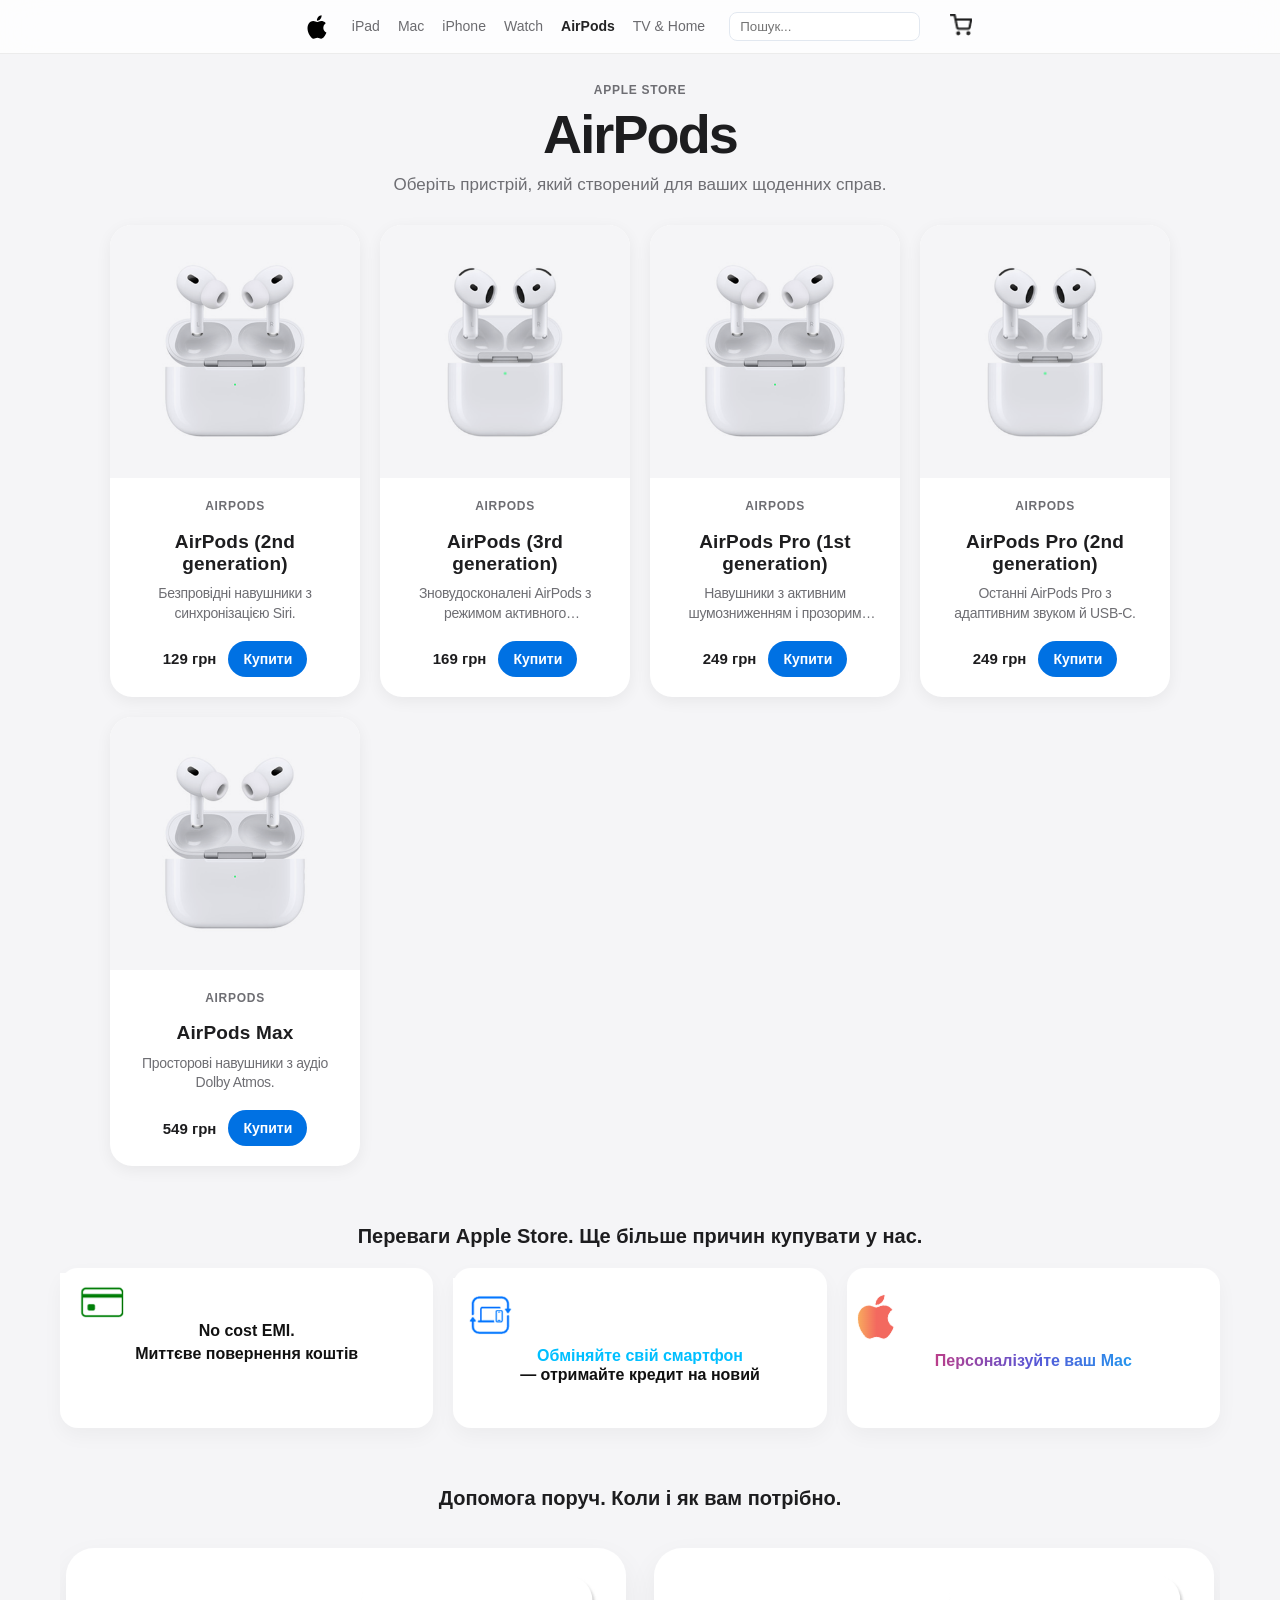
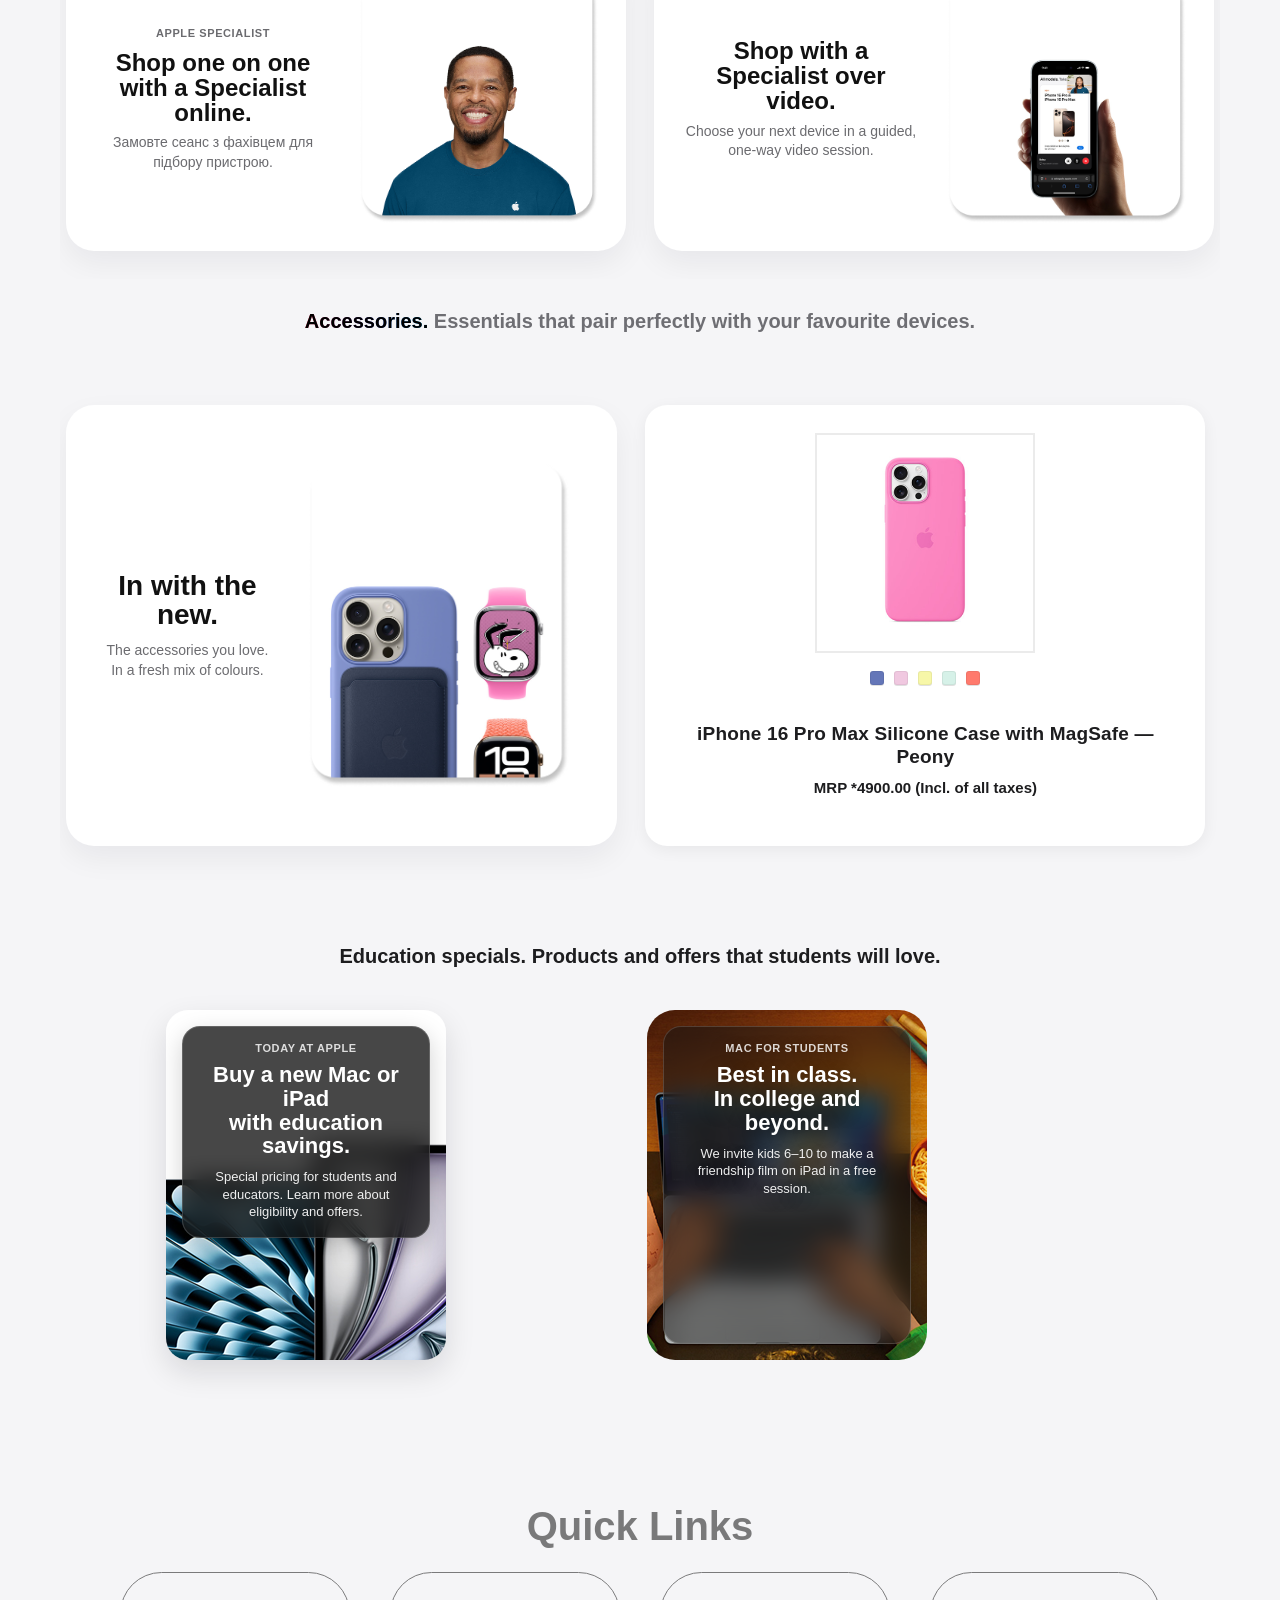
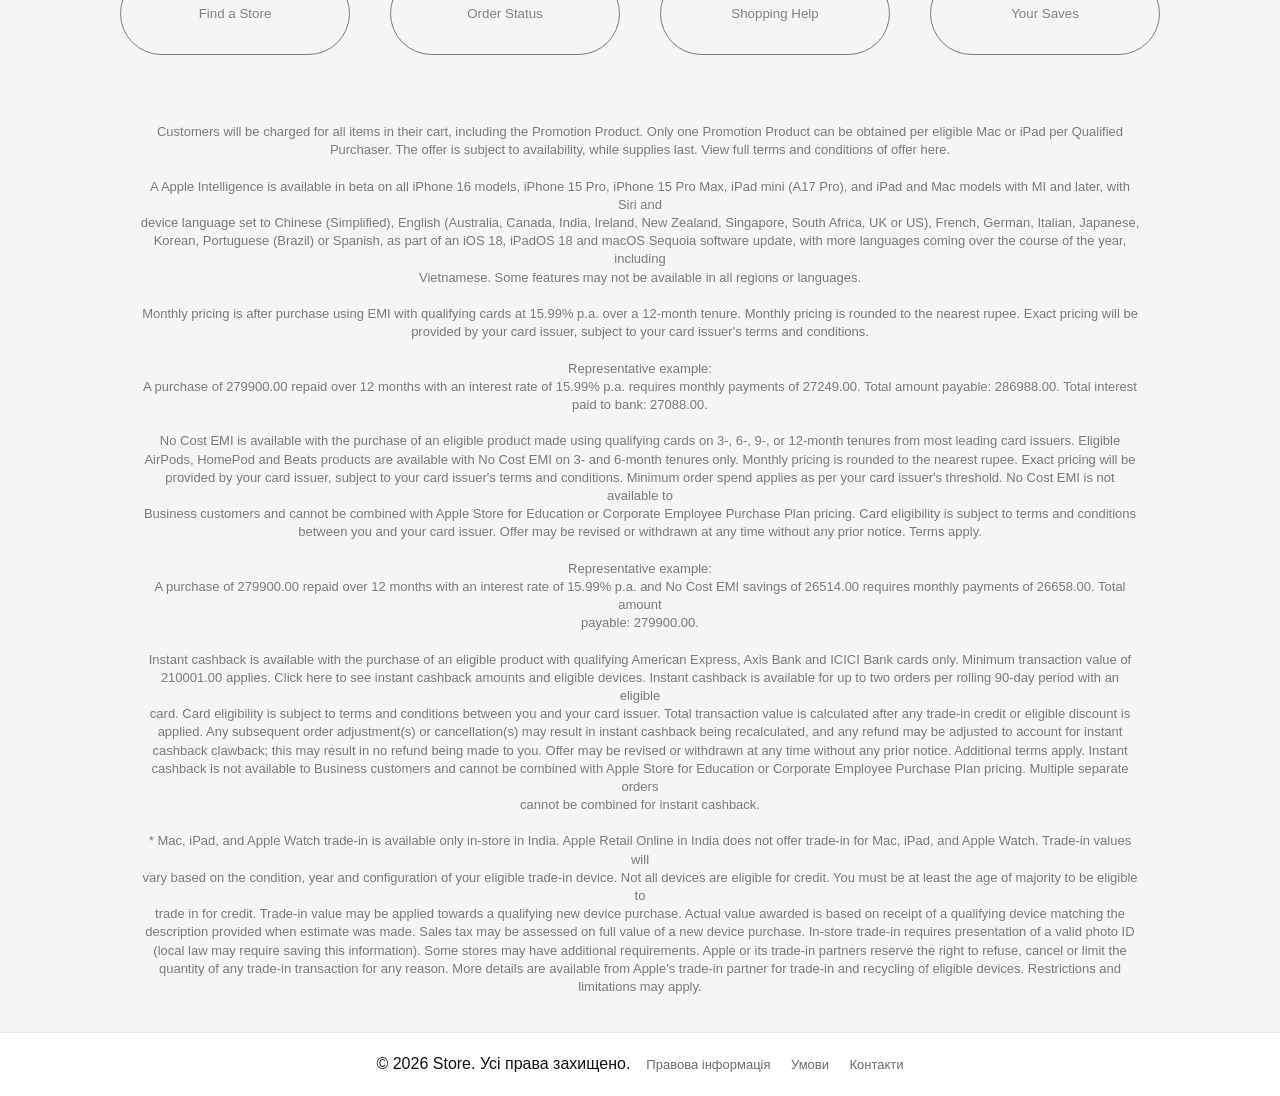
==== commit 4b5cfdca: "внесені виправлення" ====
--- a/airpods.html
+++ b/airpods.html
@@ -5,6 +5,7 @@
   <meta name="viewport" content="width=device-width,initial-scale=1" />
   <title>Store</title>
   <link rel="stylesheet" href="style.css" />
+  <link rel="icon" href="apple-logo-svgrepo-com.svg" type="image/svg+xml" />
 </head>
 <body>
   <header class="site-header">
@@ -21,20 +22,12 @@
           <a href="mac.html">Mac</a>
           <a href="iphone.html">iPhone</a>
           <a href="Watch.html"  >Watch</a>
-          <a href="#" style="color: #232324; font-weight: bold;" >AirPods</a>
-          <a href="#">TV &amp; Home</a>
-          <a href="#">Розваги</a>
-          <a href="#">Аксесуари</a>
+          <a href="airpods.html" style="color: #232324; font-weight: bold;" >AirPods</a>
+          <a href="tv.html">TV &amp; Home</a>
         </nav>
 
         <!-- Пошук і фільтр (скрипт чекає ці id) -->
         <input id="search-input" type="search" placeholder="Пошук..." style="margin-left:12px;padding:6px 10px;border-radius:8px;border:1px solid #e2e8f0;">
-        <select id="category-filter" style="padding:6px 8px;border-radius:8px;border:1px solid #e2e8f0;margin-left:8px;">
-          <option value="all">Усі категорії</option>
-          <option value="Mac">Mac</option>
-          <option value="iPad">iPad</option>
-          <option value="iPhone">iPhone</option>
-        </select>
 
         <!-- Кнопка кошика з лічильником -->
         <button id="cart-btn" aria-haspopup="dialog" aria-expanded="false" style="background:none;border:none;cursor:pointer;position:relative;margin-left:12px;">
@@ -379,6 +372,6 @@
 
   <!-- Підключіть ваш JS в кінці body. Я рекомендую винести ваш скрипт у script.js і підключити його так: -->
 
+<script src="store.js"></script>
 </body>
 </html>
-<script src="airpods.js"></script>
--- a/style.css
+++ b/style.css
@@ -157,7 +157,13 @@
   min-width: 88px;
   flex: 0 0 auto;
   text-align: center;
-}
+  color: inherit;
+  text-decoration: none;
+  transition: transform .2s ease;
+}
+
+a.product-item:hover,
+a.product-item:focus-visible { transform: translateY(-3px); }
 
 .product-item img {
   width: 64px;
@@ -1484,4 +1490,851 @@
 #close-modal-btn:hover {
  box-shadow: 9px 9px 33px #d1d1d1, -9px -9px 33px #ffffff;
  transform: translateY(-2px);
-}+}
+
+/* Я вирівняв спільні стилі. Ти можеш змінити кольори тут. */
+.products-grid {
+  align-items: stretch;
+}
+
+.product-card {
+  display: flex;
+  flex-direction: column;
+  min-width: 0;
+  overflow: hidden;
+  background: #fff;
+  border: 1px solid #e5e5ea;
+  border-radius: 24px;
+  box-shadow: 0 8px 24px rgba(0, 0, 0, .06);
+}
+
+.product-image-wrap {
+  display: grid;
+  place-items: center;
+  min-height: 240px;
+  padding: 24px;
+  background: #f5f5f7;
+}
+
+.product-image {
+  width: 100%;
+  height: 210px;
+  object-fit: contain;
+}
+
+.product-card .product-info {
+  display: flex;
+  flex: 1;
+  flex-direction: column;
+  gap: 12px;
+  padding: 20px;
+}
+
+.product-card .product-title,
+.product-card .product-desc {
+  margin: 0;
+}
+
+.product-card .product-desc {
+  margin-left: 0;
+  color: var(--muted);
+  font-size: 14px;
+  font-weight: 400;
+}
+
+.product-bottom {
+  display: flex;
+  align-items: center;
+  justify-content: space-between;
+  gap: 12px;
+  margin-top: auto;
+}
+
+.btn-add {
+  border: 0;
+  border-radius: 999px;
+  padding: 10px 16px;
+  background: #0071e3;
+  color: #fff;
+  cursor: pointer;
+  font-weight: 600;
+}
+
+.btn-add:hover { background: #0077ed; }
+
+.overlay.is-open { display: flex !important; }
+.checkout-form.is-visible { display: block !important; }
+body.modal-open { overflow: hidden; }
+
+@media (max-width: 760px) {
+  .header-row { flex-wrap: wrap; }
+  .header-row > div { width: 100%; justify-content: space-between; }
+  .top-nav { display: flex; flex: 1; overflow-x: auto; gap: 14px; }
+  .top-nav a { margin-left: 0; white-space: nowrap; }
+  #search-input { max-width: 120px; }
+  .hero { flex-direction: column; align-items: stretch; }
+  .hero-title { font-size: 30px; }
+  .modal-content { width: calc(100% - 24px) !important; max-height: 90vh; }
+  .cart-item { flex-wrap: wrap; }
+}
+
+/* Unified Apple-like catalogue and cart interface. */
+.site-header {
+  background: rgba(255, 255, 255, .78);
+  backdrop-filter: saturate(180%) blur(18px);
+}
+
+.top-nav a:hover,
+.top-nav a:focus-visible { color: #1d1d1f; }
+
+/* The card owns the rounding; its image must not create a second frame. */
+.cards-carousel .card { border-radius: 24px; }
+.cards-carousel .card-media,
+.cards-carousel .card-media img {
+  width: 100%;
+  height: 100%;
+  border-radius: 0;
+}
+.cards-carousel .card-media img { object-fit: cover; }
+
+.store-products { padding-top: 44px; padding-bottom: 64px; }
+.catalog-intro { max-width: 640px; margin: 0 0 28px; }
+.catalog-intro h1,
+.catalog-intro h2 {
+  margin: 0;
+  color: #1d1d1f;
+  font-size: clamp(34px, 5vw, 54px);
+  line-height: 1.06;
+  letter-spacing: -.035em;
+}
+.catalog-intro > p:last-child {
+  margin: 10px 0 0;
+  color: #6e6e73;
+  font-size: 17px;
+}
+.eyebrow,
+.product-category {
+  margin: 0 0 7px;
+  color: #6e6e73;
+  font-size: 12px;
+  font-weight: 600;
+  letter-spacing: .06em;
+  text-transform: uppercase;
+}
+
+.products-grid {
+  display: grid !important;
+  grid-template-columns: repeat(auto-fill, minmax(250px, 1fr)) !important;
+  gap: 20px !important;
+  align-items: stretch;
+}
+.product-card {
+  display: flex;
+  flex-direction: column;
+  min-width: 0;
+  margin-top: 0;
+  overflow: hidden;
+  gap: 0;
+  background: #fff;
+  border: 0;
+  border-radius: 22px;
+  box-shadow: 0 4px 16px rgba(0, 0, 0, .06);
+  transition: transform .25s ease, box-shadow .25s ease;
+}
+.product-card:hover {
+  transform: translateY(-4px);
+  box-shadow: 0 12px 28px rgba(0, 0, 0, .11);
+}
+.product-image-wrap {
+  display: grid;
+  min-height: 238px;
+  padding: 24px;
+  place-items: center;
+  background: #f5f5f7;
+  border-radius: 0;
+}
+.product-card img.product-image {
+  width: 100%;
+  height: 205px;
+  border-radius: 0;
+  object-fit: contain;
+  mix-blend-mode: multiply;
+}
+.product-card .product-info {
+  display: flex;
+  flex: 1;
+  flex-direction: column;
+  gap: 9px;
+  width: auto;
+  padding: 20px;
+  text-align: left;
+}
+.product-card .product-title {
+  margin: 0;
+  color: #1d1d1f;
+  font-size: 19px;
+  line-height: 1.18;
+  font-weight: 600;
+}
+.product-card .product-desc {
+  display: -webkit-box;
+  margin: 0;
+  overflow: hidden;
+  color: #6e6e73;
+  font-size: 14px;
+  font-weight: 400;
+  line-height: 1.4;
+  -webkit-box-orient: vertical;
+  -webkit-line-clamp: 2;
+}
+.product-bottom {
+  display: flex;
+  align-items: center;
+  justify-content: space-between;
+  gap: 12px;
+  margin-top: auto;
+  padding-top: 8px;
+}
+.product-card .product-price {
+  margin: 0;
+  color: #1d1d1f;
+  font-size: 15px;
+  font-weight: 600;
+}
+.btn-add,
+.button {
+  min-height: 36px;
+  margin: 0;
+  padding: 8px 15px;
+  border: 0;
+  border-radius: 980px;
+  background: #0071e3;
+  color: #fff;
+  font: inherit;
+  font-size: 14px;
+  font-weight: 600;
+  line-height: 1;
+  cursor: pointer;
+  transition: background .2s ease, transform .2s ease;
+}
+.btn-add:hover,
+.button-primary:hover { background: #0077ed; }
+.btn-add:active,
+.button:active { transform: scale(.97); }
+.button-secondary {
+  border: 1px solid #d2d2d7;
+  background: #fff;
+  color: #1d1d1f;
+}
+.button-secondary:hover { background: #f5f5f7; }
+
+.overlay {
+  position: fixed;
+  inset: 0;
+  z-index: 1000;
+  display: none;
+  align-items: center;
+  justify-content: center;
+  overflow-y: auto;
+  padding: 20px;
+  background: rgba(0, 0, 0, .38);
+  backdrop-filter: blur(8px);
+}
+.overlay.is-open { display: flex !important; }
+.modal-content {
+  width: min(100%, 680px) !important;
+  max-height: min(760px, calc(100vh - 40px));
+  overflow-y: auto;
+  padding: 28px !important;
+  border-radius: 26px !important;
+  background: #fff;
+  box-shadow: 0 20px 60px rgba(0, 0, 0, .22);
+}
+.modal-header {
+  display: flex;
+  align-items: flex-start;
+  justify-content: space-between;
+  gap: 18px;
+  padding-bottom: 20px;
+  border-bottom: 1px solid #e5e5ea;
+}
+.modal-header h2 { margin: 0; font-size: 28px; letter-spacing: -.02em; }
+.icon-button,
+#close-modal-btn {
+  display: grid;
+  width: 36px;
+  height: 36px;
+  place-items: center;
+  padding: 0;
+  border: 0;
+  border-radius: 50%;
+  background: #f5f5f7;
+  color: #1d1d1f;
+  font-size: 25px !important;
+  line-height: 1;
+  cursor: pointer;
+  box-shadow: none;
+  transform: none;
+}
+#close-modal-btn:hover { background: #e8e8ed; box-shadow: none; transform: none; }
+#close-modal-btn > svg,
+#close-modal-btn > span { display: none; }
+.cart-items,
+#cart-items { display: grid; gap: 12px; margin-top: 18px; }
+.cart-item {
+  display: grid;
+  grid-template-columns: 72px minmax(0, 1fr) auto;
+  align-items: center;
+  gap: 14px;
+  padding: 10px 0;
+}
+.cart-item + .cart-item { border-top: 1px solid #e5e5ea; }
+.cart-item-img {
+  width: 72px;
+  height: 72px;
+  padding: 8px;
+  border-radius: 14px;
+  background: #f5f5f7;
+  object-fit: contain;
+  mix-blend-mode: multiply;
+}
+.cart-item-title,
+.cart-item-price { margin: 0; }
+.cart-item-title { color: #1d1d1f; font-size: 15px; }
+.cart-item-price { margin-top: 4px; color: #6e6e73; font-size: 14px; }
+.cart-item-controls {
+  display: flex;
+  align-items: center;
+  gap: 8px;
+  color: #1d1d1f;
+  font-weight: 600;
+}
+.qty-button,
+.remove-button {
+  display: grid;
+  width: 30px;
+  height: 30px;
+  place-items: center;
+  padding: 0;
+  border: 0;
+  border-radius: 50%;
+  background: #f5f5f7;
+  color: #1d1d1f;
+  font-size: 18px;
+  line-height: 1;
+  cursor: pointer;
+}
+.qty-button:hover,
+.remove-button:hover { background: #e8e8ed; }
+.remove-button { margin-left: 4px; color: #d70015; }
+.cart-summary {
+  display: flex;
+  align-items: center;
+  justify-content: space-between;
+  margin-top: 18px;
+  padding-top: 18px;
+  border-top: 1px solid #d2d2d7 !important;
+  color: #1d1d1f;
+  font-size: 17px;
+}
+.cart-actions {
+  display: flex;
+  justify-content: flex-end;
+  gap: 10px;
+  margin-top: 18px;
+}
+.empty-cart-msg { margin: 24px 0; color: #6e6e73; text-align: center; }
+.checkout-form {
+  display: none;
+  margin-top: 22px;
+  padding-top: 20px;
+  border-top: 1px solid #e5e5ea;
+}
+.checkout-form.is-visible { display: grid !important; gap: 12px; }
+.checkout-form label {
+  display: grid;
+  gap: 6px;
+  color: #1d1d1f;
+  font-size: 13px;
+  font-weight: 600;
+}
+.checkout-form input {
+  min-height: 42px;
+  padding: 10px 12px;
+  border: 1px solid #d2d2d7;
+  border-radius: 12px;
+  color: #1d1d1f;
+  font: inherit;
+}
+.checkout-form input:focus {
+  outline: 3px solid rgba(0, 113, 227, .2);
+  border-color: #0071e3;
+}
+.toast-container {
+  position: fixed;
+  right: 20px;
+  bottom: 20px;
+  z-index: 1100;
+  display: grid;
+  gap: 8px;
+}
+.toast {
+  padding: 12px 16px;
+  border-radius: 14px;
+  background: rgba(29, 29, 31, .94);
+  color: #fff;
+  box-shadow: 0 10px 24px rgba(0, 0, 0, .2);
+}
+.no-results,
+.error {
+  grid-column: 1 / -1;
+  margin: 0;
+  padding: 24px;
+  border-radius: 16px;
+  background: #fff;
+  color: #6e6e73;
+}
+body.modal-open { overflow: hidden; }
+
+@media (max-width: 640px) {
+  .products-grid { grid-template-columns: 1fr !important; }
+  .modal-content { padding: 20px !important; border-radius: 20px !important; }
+  .cart-item { grid-template-columns: 58px minmax(0, 1fr); }
+  .cart-item-img { width: 58px; height: 58px; }
+  .cart-item-controls { grid-column: 2; }
+}
+
+/* Consistent centred composition across the storefront. */
+body { overflow-x: hidden; }
+
+.container {
+  margin-right: auto !important;
+  margin-left: auto !important;
+  text-align: center;
+}
+
+.header-row,
+.header-row > div,
+.top-nav,
+.hero,
+.feature-grid,
+.quick-links,
+.footer-inner {
+  justify-content: center !important;
+  text-align: center;
+}
+
+.header-row { gap: 20px !important; }
+.header-row > div { width: auto !important; }
+.top-nav { display: flex; align-items: center; }
+.top-nav a:first-child { margin-left: 0; }
+
+.hero-left,
+.hero-desc,
+.section-title,
+.catalog-intro,
+.feature-card,
+.help-text,
+.accessories-text,
+.education-card,
+.card-overlay,
+.site-footer { text-align: center; }
+
+.catalog-intro { margin-right: auto; margin-left: auto; }
+.feature-grid { align-items: stretch; }
+.help-content,
+.accessories-inner,
+.education-card > div { justify-content: center; }
+
+.product-card .product-info {
+  align-items: center;
+  text-align: center;
+}
+
+.product-card .product-desc { text-align: center; }
+.product-bottom { justify-content: center; }
+
+.education-card .image-card-overlay {
+  left: 50%;
+  right: auto;
+  width: calc(100% - 56px);
+  max-width: none;
+  transform: translateX(-50%);
+  text-align: center;
+}
+
+.modal-header {
+  position: relative;
+  justify-content: center;
+  text-align: center;
+}
+
+.modal-header #close-modal-btn {
+  position: absolute;
+  top: 0;
+  right: 0;
+}
+
+.cart-item-details { text-align: center; }
+
+@media (max-width: 760px) {
+  .header-row,
+  .header-row > div { width: 100% !important; }
+
+  .top-nav { justify-content: flex-start !important; }
+
+  .education-card .image-card-overlay {
+    width: calc(100% - 32px);
+  }
+}
+
+/* Centre standalone section labels and the row of category icons. */
+.accessories-essentials-that-pair-perfectly-with-your-favourite-devices {
+  display: block;
+  width: fit-content;
+  max-width: calc(100% - 36px);
+  height: auto;
+  margin: 0 auto 20px !important;
+  text-align: center;
+}
+
+.accessories-essentials-that-pair-perfectly-with-your-favourite-devices-span {
+  margin-left: 0;
+}
+
+.strip-scroll {
+  justify-content: center;
+}
+
+@media (max-width: 760px) {
+  .strip-scroll {
+    justify-content: flex-start;
+  }
+}
+
+/* Keep education-card captions inside their visual cards. */
+.education-card.image-card {
+  overflow: hidden;
+}
+
+.education-carousel .education-card .image-card-overlay {
+  top: 20px;
+  right: 18%;
+  bottom: auto;
+  left: 18%;
+  display: grid;
+  width: auto !important;
+  max-width: none;
+  justify-items: center;
+  padding: 0;
+  transform: none;
+  overflow-wrap: anywhere;
+  text-align: center;
+}
+
+.education-carousel .education-card .image-card-overlay h3,
+.education-carousel .education-card .image-card-overlay p {
+  max-width: 100%;
+  overflow-wrap: anywhere;
+}
+
+/* The second education card has this class name in the markup. */
+.education-card .imedu-descoverlay-descge-card-media {
+  position: relative;
+  width: 280px;
+  height: 350px;
+  margin: 0 auto;
+  padding: 0;
+  overflow: hidden;
+  border-radius: 28px;
+  isolation: isolate;
+}
+
+.education-card .imedu-descoverlay-descge-card-media > img {
+  position: absolute !important;
+  inset: 0;
+  width: 100% !important;
+  height: 100% !important;
+  max-width: none !important;
+  max-height: none !important;
+  margin: 0;
+  border-radius: inherit;
+  object-fit: cover !important;
+}
+
+.education-card .imedu-descoverlay-descge-card-media .image-card-overlay {
+  top: 16px;
+  right: 16px;
+  bottom: 16px;
+  left: 16px;
+  width: auto !important;
+  max-height: calc(100% - 32px);
+  overflow: hidden;
+}
+
+/* A single readable panel is calmer than text scattered over the photo. */
+.education-carousel .education-card:nth-child(2) .image-card-overlay {
+  top: 16px;
+  right: 16px;
+  bottom: auto;
+  left: 16px;
+  display: block;
+  max-height: none;
+  padding: 14px 16px 16px;
+  border: 1px solid rgba(255, 255, 255, .16);
+  border-radius: 18px;
+  background: rgba(20, 20, 20, .54);
+  box-shadow: 0 8px 24px rgba(0, 0, 0, .18);
+  backdrop-filter: blur(12px);
+}
+
+.education-carousel .education-card:nth-child(2) .image-card-overlay .kicker {
+  margin-bottom: 7px;
+  color: rgba(255, 255, 255, .82);
+}
+
+.education-carousel .education-card:nth-child(2) .image-card-overlay h3 {
+  margin: 0;
+  font-size: 22px;
+  line-height: 1.08;
+}
+
+.education-carousel .education-card:nth-child(2) .image-card-overlay p {
+  margin: 10px 0 0;
+  color: rgba(255, 255, 255, .92);
+  font-size: 13px;
+  line-height: 1.35;
+}
+
+@media (max-width: 760px) {
+  .education-carousel .education-card .image-card-overlay {
+    top: 16px;
+    right: 12%;
+    left: 12%;
+  }
+}
+
+/* Centre the standalone quick-links area on every page. */
+.quick-links {
+  top: 0;
+  width: fit-content;
+  height: auto;
+  margin: 0 auto 18px !important;
+  text-align: center;
+}
+
+.buttons-row {
+  width: min(calc(100% - 36px), 1080px);
+  justify-content: center;
+  margin: 10px auto 50px !important;
+}
+
+.manytext {
+  width: min(calc(100% - 36px), 1000px);
+  height: auto;
+  margin: 0 auto !important;
+  text-align: center;
+}
+
+/* Use the same card frame for both education slides. */
+.education-card .image-card-media {
+  position: relative;
+  width: 280px;
+  height: 350px;
+  margin: 0 auto;
+  padding: 0;
+  overflow: hidden;
+  border-radius: 28px;
+  isolation: isolate;
+}
+
+.education-card .image-card-media > img {
+  position: absolute !important;
+  inset: 0;
+  width: 100% !important;
+  height: 100% !important;
+  max-width: none !important;
+  max-height: none !important;
+  margin: 0;
+  border-radius: inherit;
+  object-fit: cover !important;
+}
+
+.education-card .image-card-media .image-card-overlay {
+  top: 16px;
+  right: 16px;
+  bottom: 16px;
+  left: 16px;
+  width: auto !important;
+  max-height: calc(100% - 32px);
+  overflow: hidden;
+}
+
+/* Hard bounds for the student-card caption: nothing may paint outside this container. */
+.education-card .imedu-descoverlay-descge-card-media {
+  contain: layout paint;
+  clip-path: inset(0 round 28px);
+}
+
+.education-card .imedu-descoverlay-descge-card-media .image-card-overlay {
+  position: absolute !important;
+  inset: 16px !important;
+  box-sizing: border-box;
+  width: auto !important;
+  max-width: none !important;
+  max-height: none;
+  margin: 0 !important;
+  overflow: hidden;
+}
+
+.education-card .imedu-descoverlay-descge-card-media .image-card-overlay h3,
+.education-card .imedu-descoverlay-descge-card-media .image-card-overlay p {
+  max-width: 100%;
+  overflow-wrap: anywhere;
+}
+
+/* The first slide uses the same composed caption treatment without cropping its product image. */
+.education-carousel .education-card:nth-child(1) .image-card-media {
+  background: #fff;
+  box-shadow: 0 12px 30px rgba(20, 20, 28, .12);
+}
+
+.education-carousel .education-card:nth-child(1) .image-card-media > img {
+  object-fit: contain !important;
+}
+
+.education-carousel .education-card:nth-child(1) .image-card-overlay {
+  top: 16px;
+  right: 16px;
+  bottom: auto;
+  left: 16px;
+  display: block;
+  max-height: none;
+  padding: 14px 16px 16px;
+  border: 1px solid rgba(255, 255, 255, .16);
+  border-radius: 18px;
+  background: rgba(20, 20, 20, .78);
+  box-shadow: 0 8px 24px rgba(0, 0, 0, .18);
+  backdrop-filter: blur(12px);
+  text-shadow: none;
+}
+
+.education-carousel .education-card:nth-child(1) .image-card-overlay .kicker {
+  margin-bottom: 7px;
+  color: rgba(255, 255, 255, .82) !important;
+}
+
+.education-carousel .education-card:nth-child(1) .image-card-overlay h3 {
+  margin: 0;
+  color: #fff !important;
+  font-size: 22px;
+  line-height: 1.08;
+}
+
+.education-carousel .education-card:nth-child(1) .image-card-overlay p {
+  margin: 10px 0 0;
+  color: rgba(255, 255, 255, .92) !important;
+  font-size: 13px;
+  line-height: 1.35;
+}
+
+/* Checkout details and confirmation. */
+.checkout-heading {
+  margin-bottom: 4px;
+  text-align: center;
+}
+
+.checkout-heading h3 {
+  margin: 0;
+  color: #1d1d1f;
+  font-size: 22px;
+}
+
+.checkout-heading p {
+  margin: 7px 0 0;
+  color: #6e6e73;
+  font-size: 14px;
+  line-height: 1.4;
+}
+
+.checkout-order-summary {
+  display: flex;
+  align-items: center;
+  justify-content: space-between;
+  margin-top: 8px;
+  padding: 12px 14px;
+  border-radius: 14px;
+  background: #f5f5f7;
+  color: #1d1d1f;
+  font-size: 14px;
+}
+
+.checkout-fields {
+  display: grid;
+  grid-template-columns: repeat(2, minmax(0, 1fr));
+  gap: 12px;
+}
+
+.checkout-form .checkout-field-wide { grid-column: 1 / -1; }
+.checkout-form label span { color: #86868b; font-weight: 400; }
+
+.checkout-form select,
+.checkout-form textarea {
+  width: 100%;
+  padding: 10px 12px;
+  border: 1px solid #d2d2d7;
+  border-radius: 12px;
+  background: #fff;
+  color: #1d1d1f;
+  font: inherit;
+}
+
+.checkout-form textarea { resize: vertical; }
+
+.checkout-form select:focus,
+.checkout-form textarea:focus {
+  outline: 3px solid rgba(0, 113, 227, .2);
+  border-color: #0071e3;
+}
+
+.checkout-success {
+  display: grid;
+  justify-items: center;
+  gap: 10px;
+  padding: 28px 16px 8px;
+  text-align: center;
+}
+
+.checkout-success[hidden] { display: none; }
+
+.success-icon {
+  display: grid;
+  width: 54px;
+  height: 54px;
+  place-items: center;
+  border-radius: 50%;
+  background: #34c759;
+  color: #fff;
+  font-size: 30px;
+  font-weight: 700;
+}
+
+.checkout-success h3 {
+  margin: 2px 0 0;
+  color: #1d1d1f;
+  font-size: 24px;
+}
+
+.checkout-success p {
+  max-width: 430px;
+  margin: 0;
+  color: #6e6e73;
+  line-height: 1.45;
+}
+
+@media (max-width: 560px) {
+  .checkout-fields { grid-template-columns: 1fr; }
+  .checkout-form .checkout-field-wide { grid-column: auto; }
+  .checkout-form .cart-actions { flex-direction: column; }
+  .checkout-form .cart-actions .button { width: 100%; }
+}
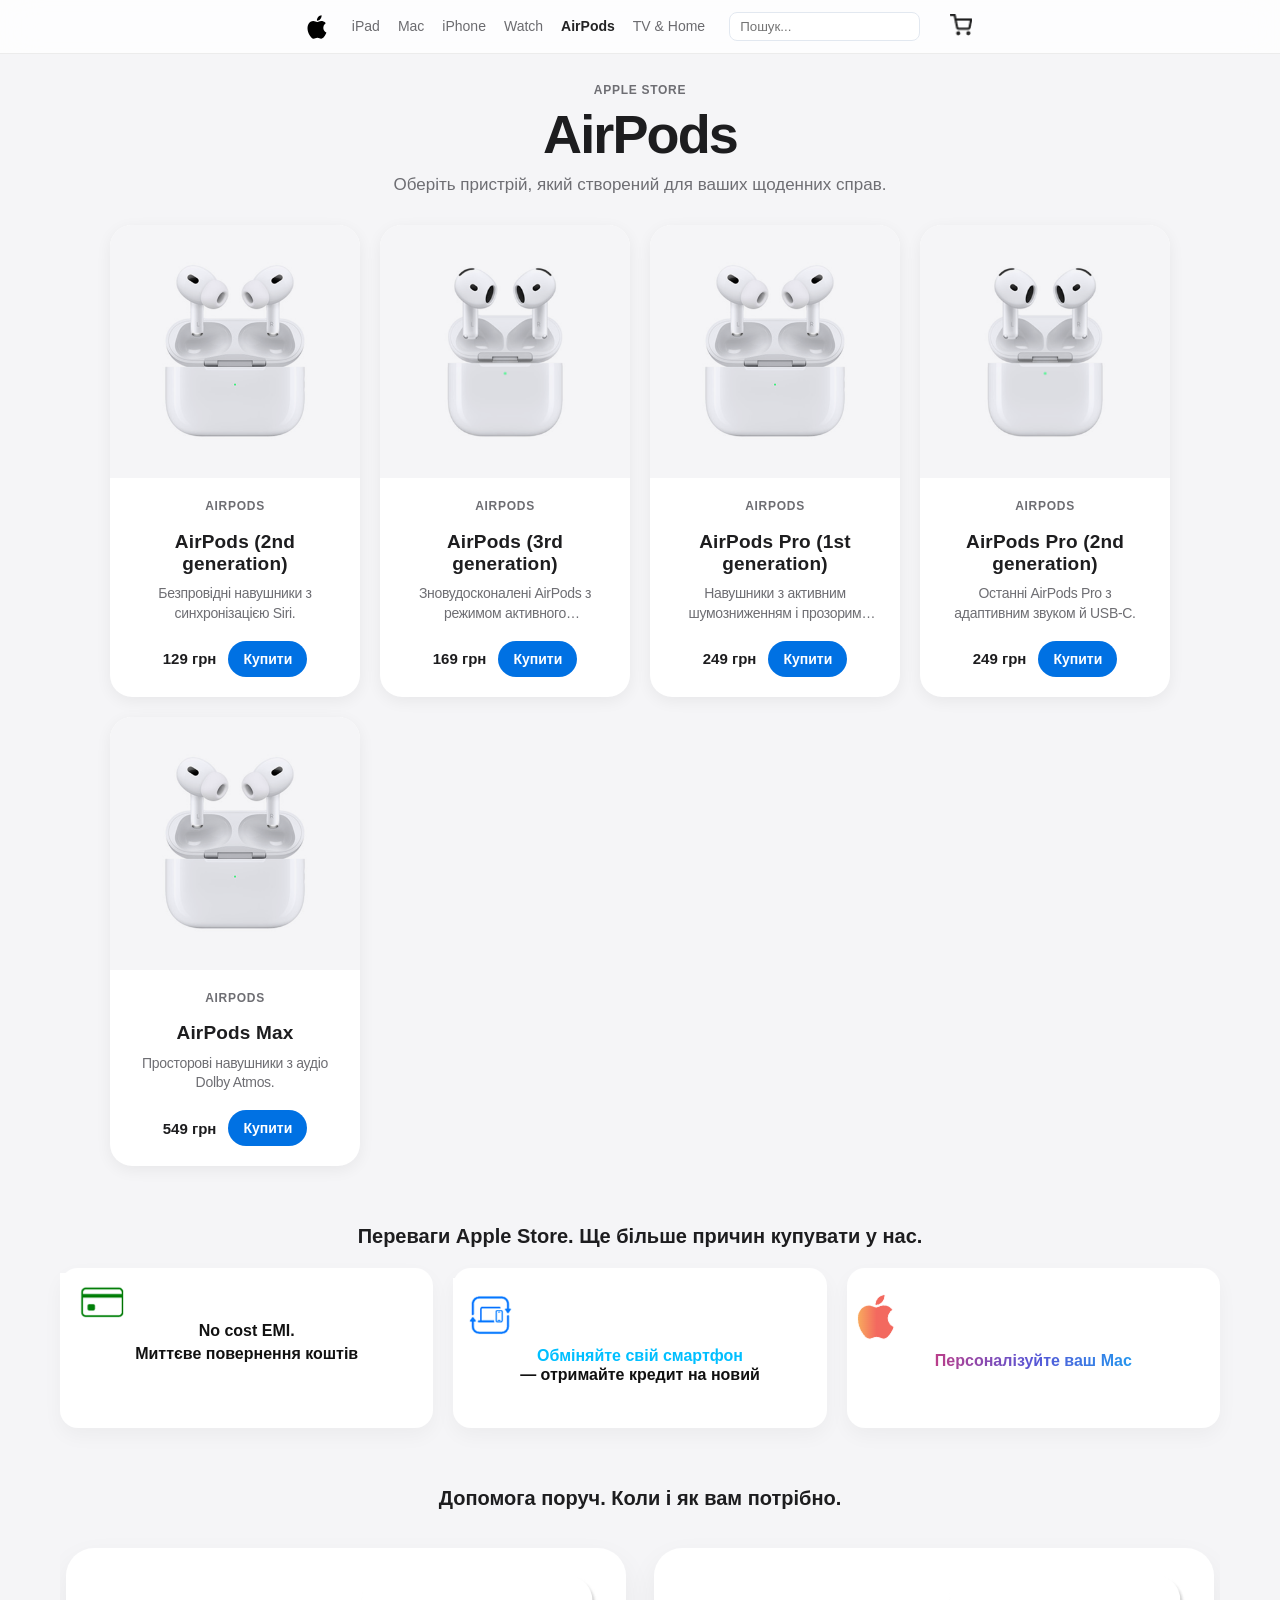
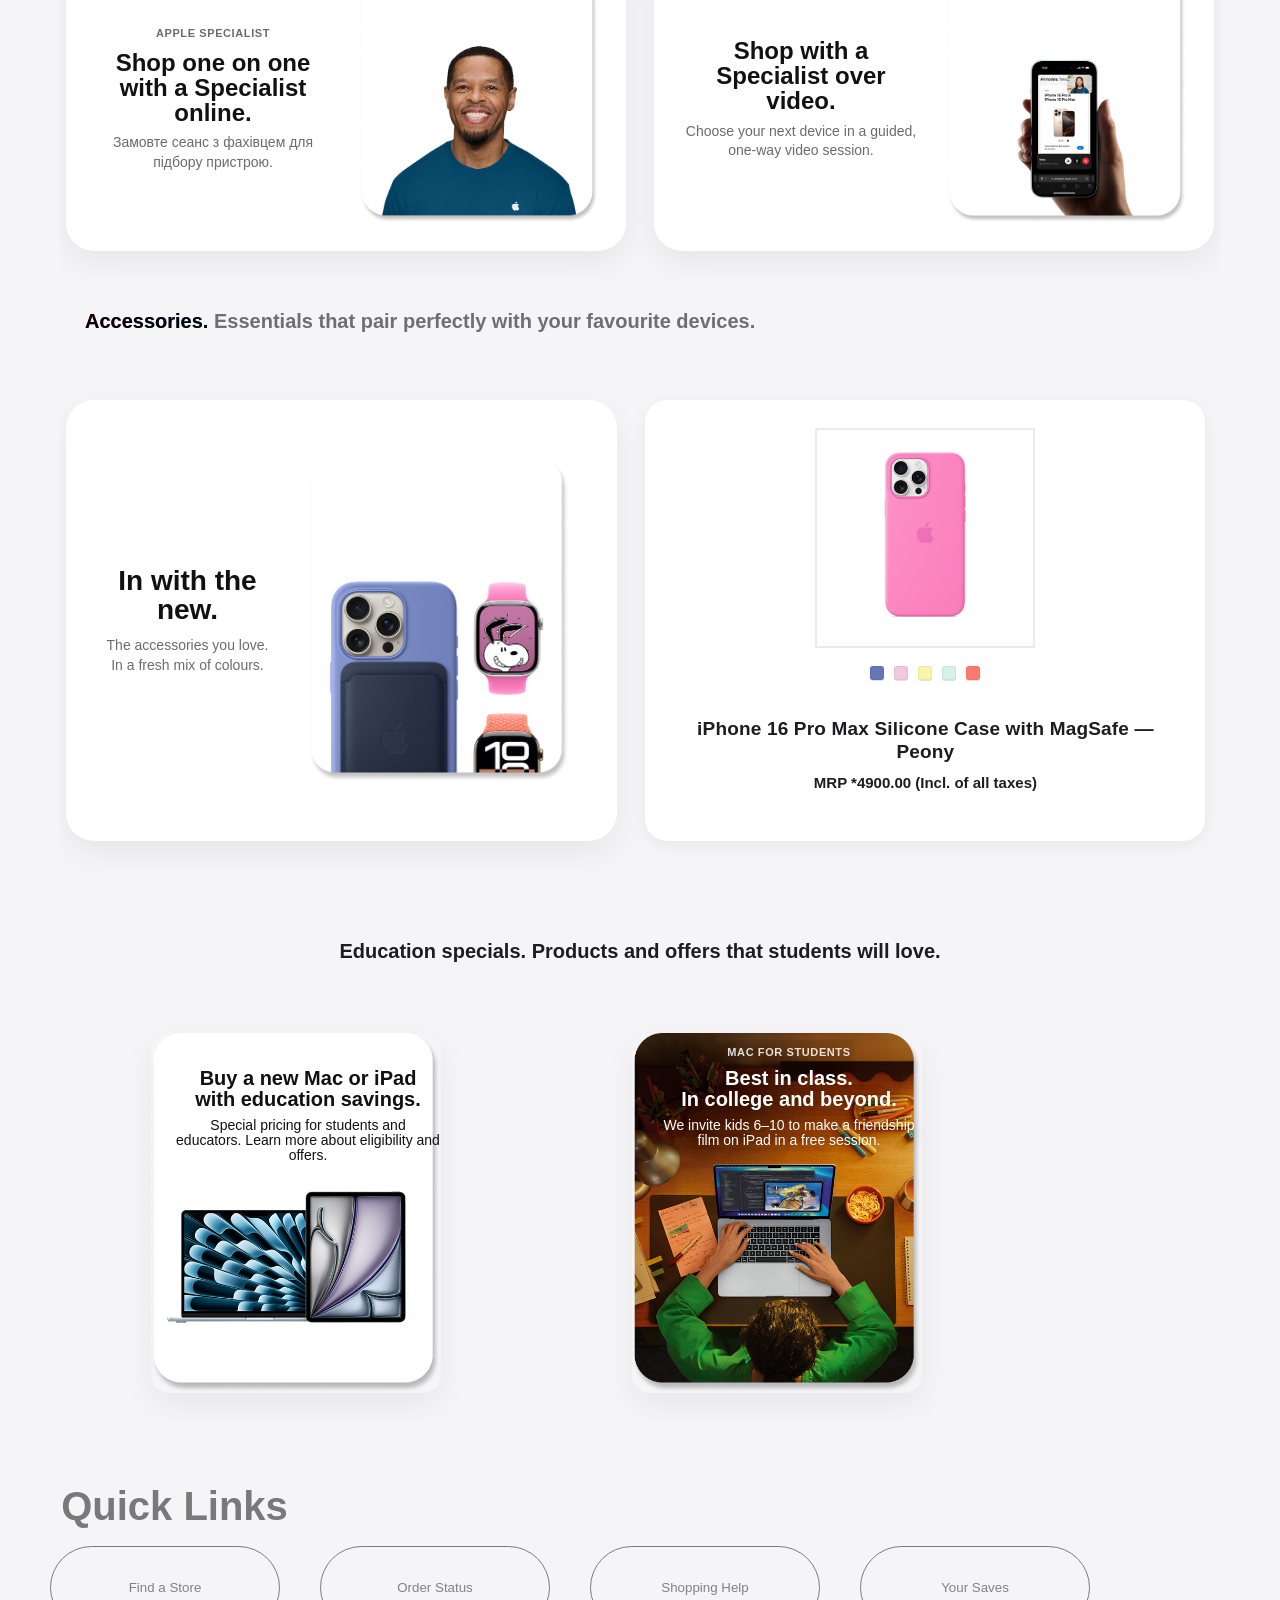
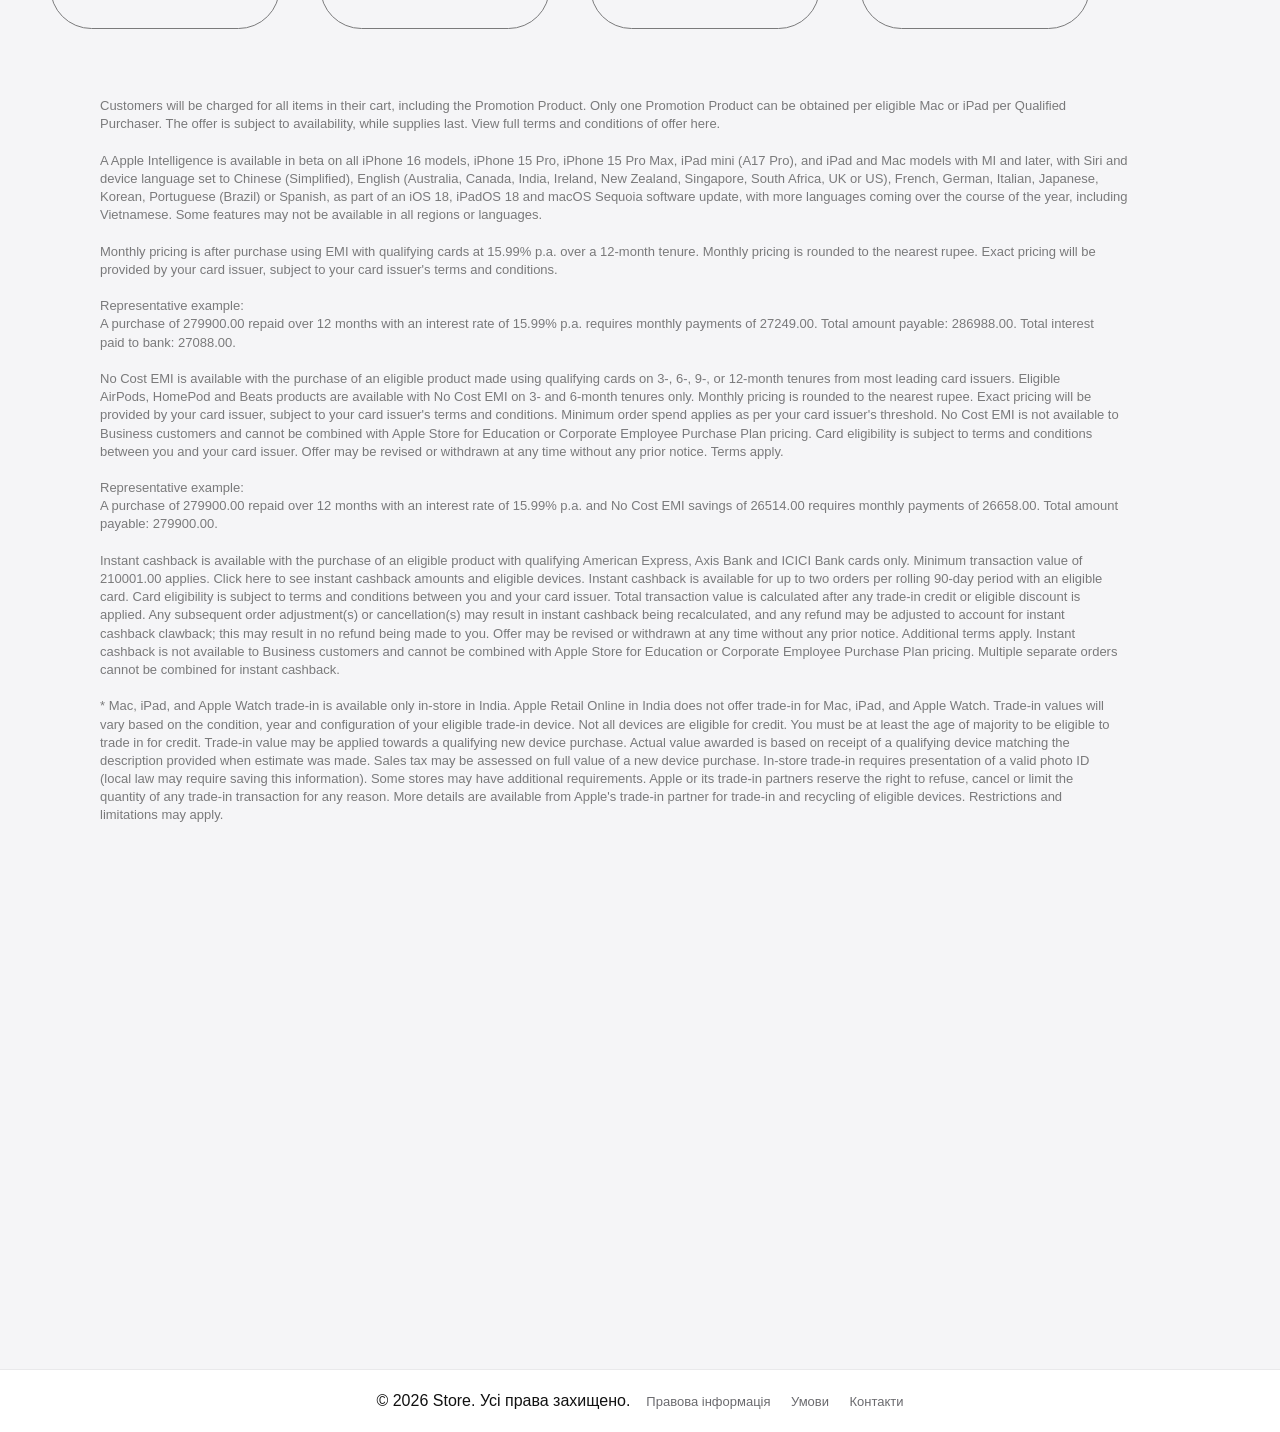
==== commit ac478be9: "виправлено" ====
--- a/airpods.html
+++ b/airpods.html
@@ -10,12 +10,11 @@
 <body>
   <header class="site-header">
     <div class="container header-row" style="display:flex;align-items:center;justify-content:space-between;gap:12px;padding:12px 20px;">
-      <!-- Логотип — коректне вкладення -->
+      
       <a class="logo" href="index.html" aria-label="Store home">
         <img src="apple-logo-svgrepo-com.svg" alt="Store logo" style="height:28px;display:block;">
       </a>
 
-      <!-- Навігація + пошук + кошик -->
       <div style="display:flex;align-items:center;gap:12px;">
         <nav class="top-nav" aria-label="Головна навігація">
           <a href="ipad.html">iPad</a>
@@ -26,10 +25,8 @@
           <a href="tv.html">TV &amp; Home</a>
         </nav>
 
-        <!-- Пошук і фільтр (скрипт чекає ці id) -->
         <input id="search-input" type="search" placeholder="Пошук..." style="margin-left:12px;padding:6px 10px;border-radius:8px;border:1px solid #e2e8f0;">
 
-        <!-- Кнопка кошика з лічильником -->
         <button id="cart-btn" aria-haspopup="dialog" aria-expanded="false" style="background:none;border:none;cursor:pointer;position:relative;margin-left:12px;">
           <img src="cart.png" alt="cart" style="height:22px;">
           <span id="cart-count" style="position:absolute;top:-6px;right:-8px;background:#ef4444;color:#fff;border-radius:50%;padding:2px 6px;font-size:12px;">0</span>
@@ -39,15 +36,13 @@
   </header>
 
   <main>
-    <!-- 1) Товари — ПЕРШІ: контейнер, в який рендерить JS -->
+    
     <section class="container" style="max-width:1100px;margin:28px auto;padding:0 20px;">
       <div id="products-grid" class="products-grid" style="display:grid;grid-template-columns:repeat(auto-fill,minmax(260px,1fr));gap:24px;">
-        <!-- JS вставляє картки сюди з products.json -->
+        
       </div>
     </section>
 
-    <!-- 2) Далі — ваші секції (Features, Help, Accessories, Education тощо) -->
-    <!-- Features -->
     <section class="features container">
       <h2 class="section-title"><span class="bold">Переваги Apple Store.</span> Ще більше причин купувати у нас.</h2>
       <div class="feature-grid">
@@ -68,7 +63,6 @@
       </div>
     </section>
 
-    <!-- Help / info carousel -->
     <section class="help container">
       <h2 class="section-title"><span class="bold">Допомога поруч.</span> Коли і як вам потрібно.</h2>
       <div class="help-carousel" aria-label="Карусель допомоги">
@@ -99,7 +93,6 @@
       </div>
     </section>
 
-    <!-- Accessories -->
     <div class="accessories-essentials-that-pair-perfectly-with-your-favourite-devices">
       <span>
         <span class="accessories-essentials-that-pair-perfectly-with-your-favourite-devices-span rgb">
@@ -148,33 +141,32 @@
       </div>
     </section>
 
-    <!-- Education -->
     <section class="education container" aria-label="Education specials">
       <h2 class="section-title"><span class="bold">Education specials.</span> Products and offers that students will love.</h2>
-      <div class="education-carousel" aria-label="Карусель education">
-        <article class="education-card image-card">
-          <div class="image-card-media">
-            <img src="store-card-40-bts-edu-macbook-air-ipad-air-202503 1.png" alt="Mac and iPad for education" />
-            <div class="image-card-overlay">
-              <div class="kicker" style="color:rgb(142, 142, 142)">TODAY AT APPLE</div>
-              <h3 class="edu-titleoverlay-title" style="color:rgb(0, 0, 0)">Buy a new Mac or iPad<br>with education savings.</h3>
-              <p class="edu-descoverlay-desc" style="color:rgb(0, 0, 0)" >Special pricing for students and educators. Learn more about eligibility and offers.</p>
-            </div>
-          </div>
-        </article>
-
-        <article class="education-card image-card">
-          <div class="imedu-descoverlay-descge-card-media">
-            <img src="store-card-40-education-202505_GEO_IN 1.png" alt="Student using Mac" />
-            <div class="image-card-overlay">
-              <div class="kicker">MAC FOR STUDENTS</div>
-              <h3 class="edu-titleoverlay-title" style="color:#ffffff;">Best in class.<br>In college and beyond.</h3>
-              <p class="edu-descoverlay-desc">We invite kids 6–10 to make a friendship film on iPad in a free session.</p>
-            </div>
-          </div>
-        </article>
-      </div>
-    </section>
+        <div class="education-carousel" aria-label="Карусель education">
+    <article class="education-card image-card">
+      <div class="imedu-descoverlay-descge-card-media">
+        <img src="store-card-40-bts-edu-macbook-air-ipad-air-202503 1.png" alt="Mac and iPad for education" />
+        <div class="image-card-overlay">
+          <div class="kicker">TODAY AT APPLE</div>
+          <h3 class="edu-titleoverlay-title">Buy a new Mac or iPad<br>with education savings.</h3>
+          <p class="edu-descoverlay-desc">Special pricing for students and educators. Learn more about eligibility and offers.</p>
+        </div>
+      </div>
+    </article>
+
+    <article class="education-card image-card">
+      <div class="imedu-descoverlay-descge-card-media">
+        <img src="store-card-40-education-202505_GEO_IN 1.png" alt="Student using Mac" />
+        <div class="image-card-overlay">
+          <div class="kicker">MAC FOR STUDENTS</div>
+          <h3 class="edu-titleoverlay-title">Best in class.<br>In college and beyond.</h3>
+          <p class="edu-descoverlay-desc">We invite kids 6–10 to make a friendship film on iPad in a free session.</p>
+        </div>
+      </div>
+    </article>
+  </div>
+</section>
 
     <div class="quick-links">Quick Links</div>
 
@@ -186,7 +178,7 @@
     </div>
 
     <div class="manytext">
-      <!-- Ваш довгий текст залишив без змін -->
+      
         <br />
       Customers will be charged for all items in their cart, including the Promotion
       Product. Only one Promotion Product can be obtained per eligible Mac or iPad
@@ -323,10 +315,8 @@
     </div>
   </footer>
 
-  <!-- TOAST контейнер (потрібен для showToast) -->
   <div id="toast-container" class="toast-container" aria-live="polite" aria-atomic="true"></div>
 
-  <!-- МОДАЛ: кошик (скрипт використовує ці id) -->
   <div id="cart-modal" class="overlay hidden" role="dialog" aria-modal="true" style="display:none;position:fixed;inset:0;justify-content:center;align-items:flex-start;padding-top:60px;">
     <div class="modal-content" style="width:90%;max-width:760px;background:#fff;border-radius:12px;padding:18px;box-shadow:0 10px 30px rgba(0,0,0,0.12);">
       <div class="modal-header" style="display:flex;justify-content:space-between;align-items:center;">
@@ -370,8 +360,6 @@
     </div>
   </div>
 
-  <!-- Підключіть ваш JS в кінці body. Я рекомендую винести ваш скрипт у script.js і підключити його так: -->
-
 <script src="store.js"></script>
 </body>
 </html>
--- a/style.css
+++ b/style.css
@@ -213,6 +213,7 @@
   width: 300px;
   /* убрал жёсткую высоту — пусть карточки подстраиваются */
   min-width: 260px;
+  min-height: 220px;
   min-height: 220px;
   border-radius: 22px;
   background: var(--card-bg);
@@ -1276,38 +1277,7 @@
   box-shadow: none;
 }
 
-/* Overlay (text) common positioning */
-.education-card .image-card-overlay {
-  position: absolute;
-  left: 28px;
-  top: 28px;
-  z-index: 6;
-  max-width: 55%;
-  padding: 0;
-  pointer-events: none;
-  color: #fff;
-  text-shadow: 0 6px 18px rgba(0,0,0,0.45);
-}
-
-/* Make overlay text readable & consistent */
-.education-card .image-card-overlay h3 {
-  margin: 0 0 8px;
-  font-size: 28px;
-  font-weight: 800;
-  line-height: 1.05;
-}
-.education-card .image-card-overlay p {
-  margin: 0;
-  font-size: 14px;
-  line-height: 1.25;
-}
-.education-card .image-card-overlay .kicker {
-  font-size: 11px;
-  letter-spacing: 0.6px;
-  text-transform: uppercase;
-  margin-bottom: 8px;
-  color: rgba(255,255,255,0.85);
-}
+
 
 /* Per-card text color overrides:
    - if card has class .text-dark -> dark text (for framed/white card)
@@ -1954,14 +1924,7 @@
 .product-card .product-desc { text-align: center; }
 .product-bottom { justify-content: center; }
 
-.education-card .image-card-overlay {
-  left: 50%;
-  right: auto;
-  width: calc(100% - 56px);
-  max-width: none;
-  transform: translateX(-50%);
-  text-align: center;
-}
+
 
 .modal-header {
   position: relative;
@@ -1983,10 +1946,7 @@
 
   .top-nav { justify-content: flex-start !important; }
 
-  .education-card .image-card-overlay {
-    width: calc(100% - 32px);
-  }
-}
+
 
 /* Centre standalone section labels and the row of category icons. */
 .accessories-essentials-that-pair-perfectly-with-your-favourite-devices {
@@ -2017,26 +1977,6 @@
   overflow: hidden;
 }
 
-.education-carousel .education-card .image-card-overlay {
-  top: 20px;
-  right: 18%;
-  bottom: auto;
-  left: 18%;
-  display: grid;
-  width: auto !important;
-  max-width: none;
-  justify-items: center;
-  padding: 0;
-  transform: none;
-  overflow-wrap: anywhere;
-  text-align: center;
-}
-
-.education-carousel .education-card .image-card-overlay h3,
-.education-carousel .education-card .image-card-overlay p {
-  max-width: 100%;
-  overflow-wrap: anywhere;
-}
 
 /* The second education card has this class name in the markup. */
 .education-card .imedu-descoverlay-descge-card-media {
@@ -2062,57 +2002,8 @@
   object-fit: cover !important;
 }
 
-.education-card .imedu-descoverlay-descge-card-media .image-card-overlay {
-  top: 16px;
-  right: 16px;
-  bottom: 16px;
-  left: 16px;
-  width: auto !important;
-  max-height: calc(100% - 32px);
-  overflow: hidden;
-}
-
-/* A single readable panel is calmer than text scattered over the photo. */
-.education-carousel .education-card:nth-child(2) .image-card-overlay {
-  top: 16px;
-  right: 16px;
-  bottom: auto;
-  left: 16px;
-  display: block;
-  max-height: none;
-  padding: 14px 16px 16px;
-  border: 1px solid rgba(255, 255, 255, .16);
-  border-radius: 18px;
-  background: rgba(20, 20, 20, .54);
-  box-shadow: 0 8px 24px rgba(0, 0, 0, .18);
-  backdrop-filter: blur(12px);
-}
-
-.education-carousel .education-card:nth-child(2) .image-card-overlay .kicker {
-  margin-bottom: 7px;
-  color: rgba(255, 255, 255, .82);
-}
-
-.education-carousel .education-card:nth-child(2) .image-card-overlay h3 {
-  margin: 0;
-  font-size: 22px;
-  line-height: 1.08;
-}
-
-.education-carousel .education-card:nth-child(2) .image-card-overlay p {
-  margin: 10px 0 0;
-  color: rgba(255, 255, 255, .92);
-  font-size: 13px;
-  line-height: 1.35;
-}
-
-@media (max-width: 760px) {
-  .education-carousel .education-card .image-card-overlay {
-    top: 16px;
-    right: 12%;
-    left: 12%;
-  }
-}
+
+
 
 /* Centre the standalone quick-links area on every page. */
 .quick-links {
@@ -2124,118 +2015,16 @@
 }
 
 .buttons-row {
-  width: min(calc(100% - 36px), 1080px);
+  width: min(100% - 36px, 1080px);
   justify-content: center;
   margin: 10px auto 50px !important;
 }
 
 .manytext {
-  width: min(calc(100% - 36px), 1000px);
+  width: min(100% - 36px, 1000px);
   height: auto;
   margin: 0 auto !important;
   text-align: center;
-}
-
-/* Use the same card frame for both education slides. */
-.education-card .image-card-media {
-  position: relative;
-  width: 280px;
-  height: 350px;
-  margin: 0 auto;
-  padding: 0;
-  overflow: hidden;
-  border-radius: 28px;
-  isolation: isolate;
-}
-
-.education-card .image-card-media > img {
-  position: absolute !important;
-  inset: 0;
-  width: 100% !important;
-  height: 100% !important;
-  max-width: none !important;
-  max-height: none !important;
-  margin: 0;
-  border-radius: inherit;
-  object-fit: cover !important;
-}
-
-.education-card .image-card-media .image-card-overlay {
-  top: 16px;
-  right: 16px;
-  bottom: 16px;
-  left: 16px;
-  width: auto !important;
-  max-height: calc(100% - 32px);
-  overflow: hidden;
-}
-
-/* Hard bounds for the student-card caption: nothing may paint outside this container. */
-.education-card .imedu-descoverlay-descge-card-media {
-  contain: layout paint;
-  clip-path: inset(0 round 28px);
-}
-
-.education-card .imedu-descoverlay-descge-card-media .image-card-overlay {
-  position: absolute !important;
-  inset: 16px !important;
-  box-sizing: border-box;
-  width: auto !important;
-  max-width: none !important;
-  max-height: none;
-  margin: 0 !important;
-  overflow: hidden;
-}
-
-.education-card .imedu-descoverlay-descge-card-media .image-card-overlay h3,
-.education-card .imedu-descoverlay-descge-card-media .image-card-overlay p {
-  max-width: 100%;
-  overflow-wrap: anywhere;
-}
-
-/* The first slide uses the same composed caption treatment without cropping its product image. */
-.education-carousel .education-card:nth-child(1) .image-card-media {
-  background: #fff;
-  box-shadow: 0 12px 30px rgba(20, 20, 28, .12);
-}
-
-.education-carousel .education-card:nth-child(1) .image-card-media > img {
-  object-fit: contain !important;
-}
-
-.education-carousel .education-card:nth-child(1) .image-card-overlay {
-  top: 16px;
-  right: 16px;
-  bottom: auto;
-  left: 16px;
-  display: block;
-  max-height: none;
-  padding: 14px 16px 16px;
-  border: 1px solid rgba(255, 255, 255, .16);
-  border-radius: 18px;
-  background: rgba(20, 20, 20, .78);
-  box-shadow: 0 8px 24px rgba(0, 0, 0, .18);
-  backdrop-filter: blur(12px);
-  text-shadow: none;
-}
-
-.education-carousel .education-card:nth-child(1) .image-card-overlay .kicker {
-  margin-bottom: 7px;
-  color: rgba(255, 255, 255, .82) !important;
-}
-
-.education-carousel .education-card:nth-child(1) .image-card-overlay h3 {
-  margin: 0;
-  color: #fff !important;
-  font-size: 22px;
-  line-height: 1.08;
-}
-
-.education-carousel .education-card:nth-child(1) .image-card-overlay p {
-  margin: 10px 0 0;
-  color: rgba(255, 255, 255, .92) !important;
-  font-size: 13px;
-  line-height: 1.35;
 }
 
 /* Checkout details and confirmation. */
